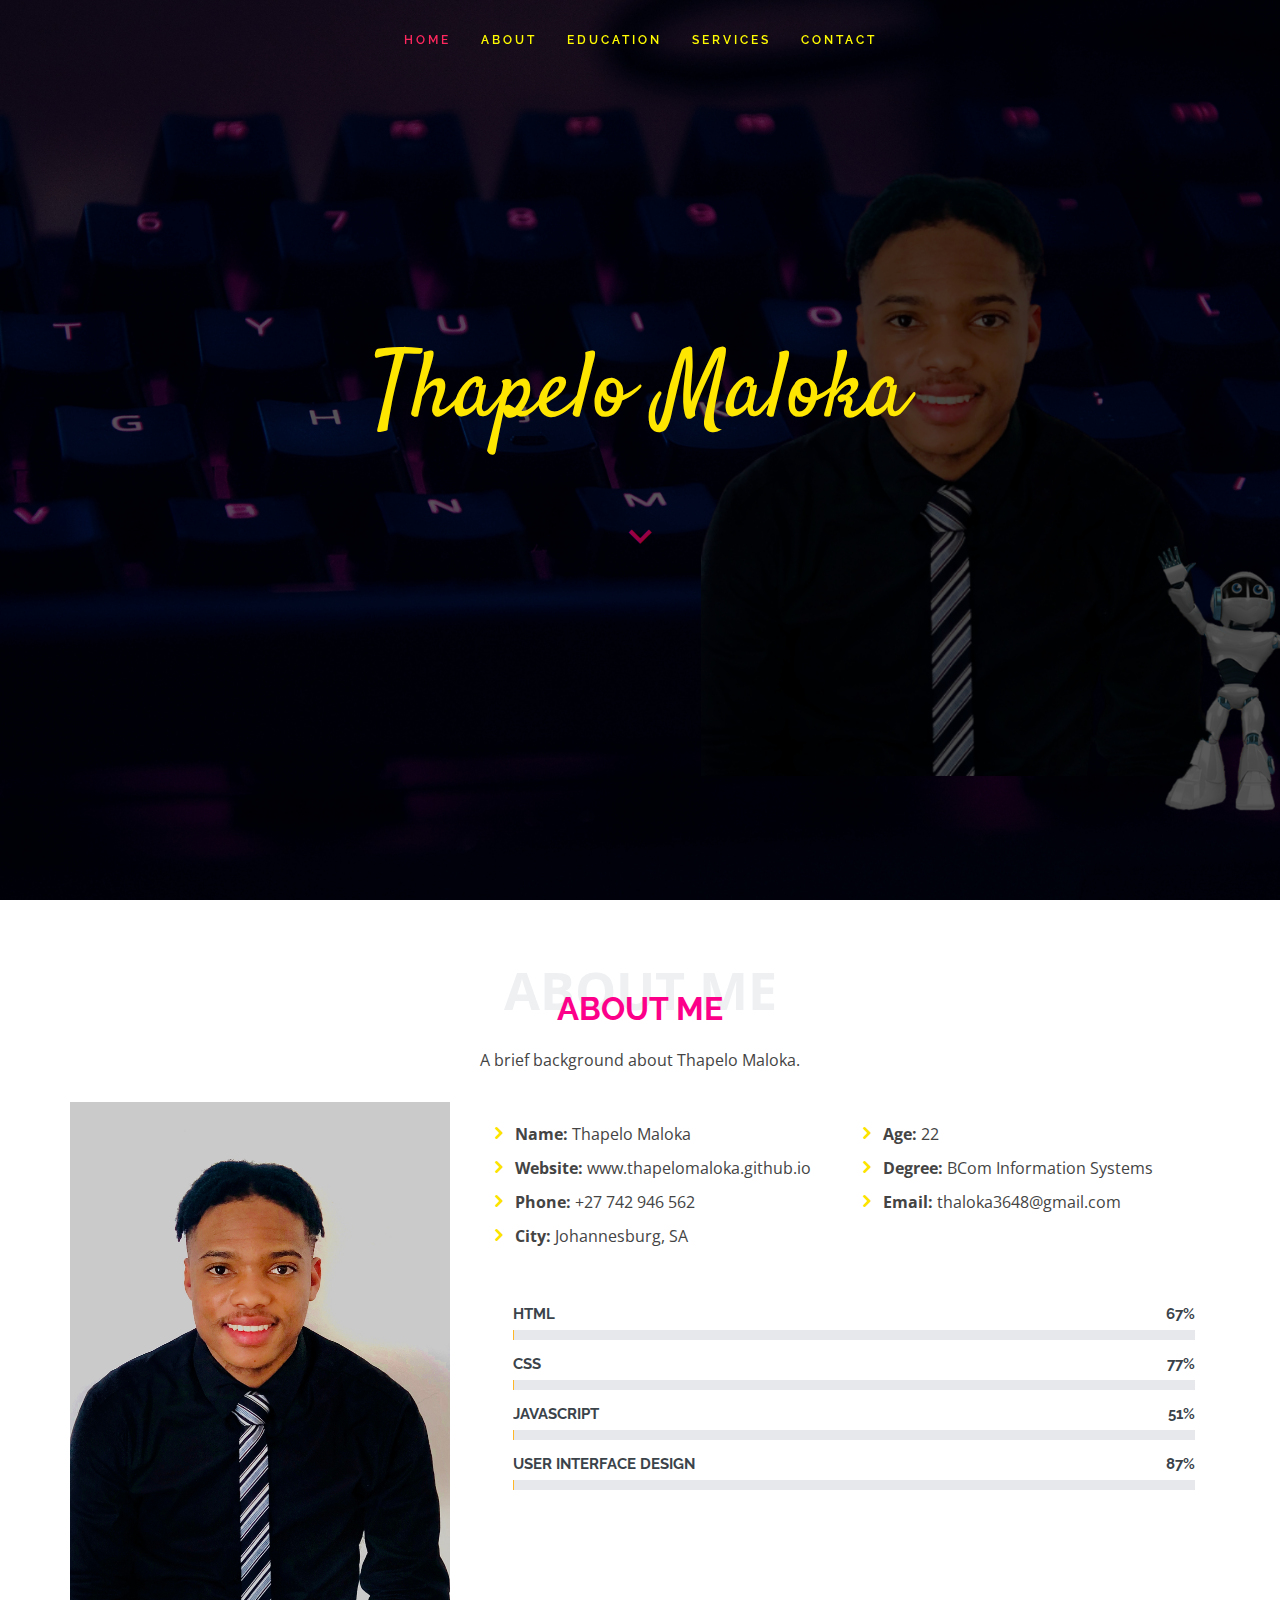
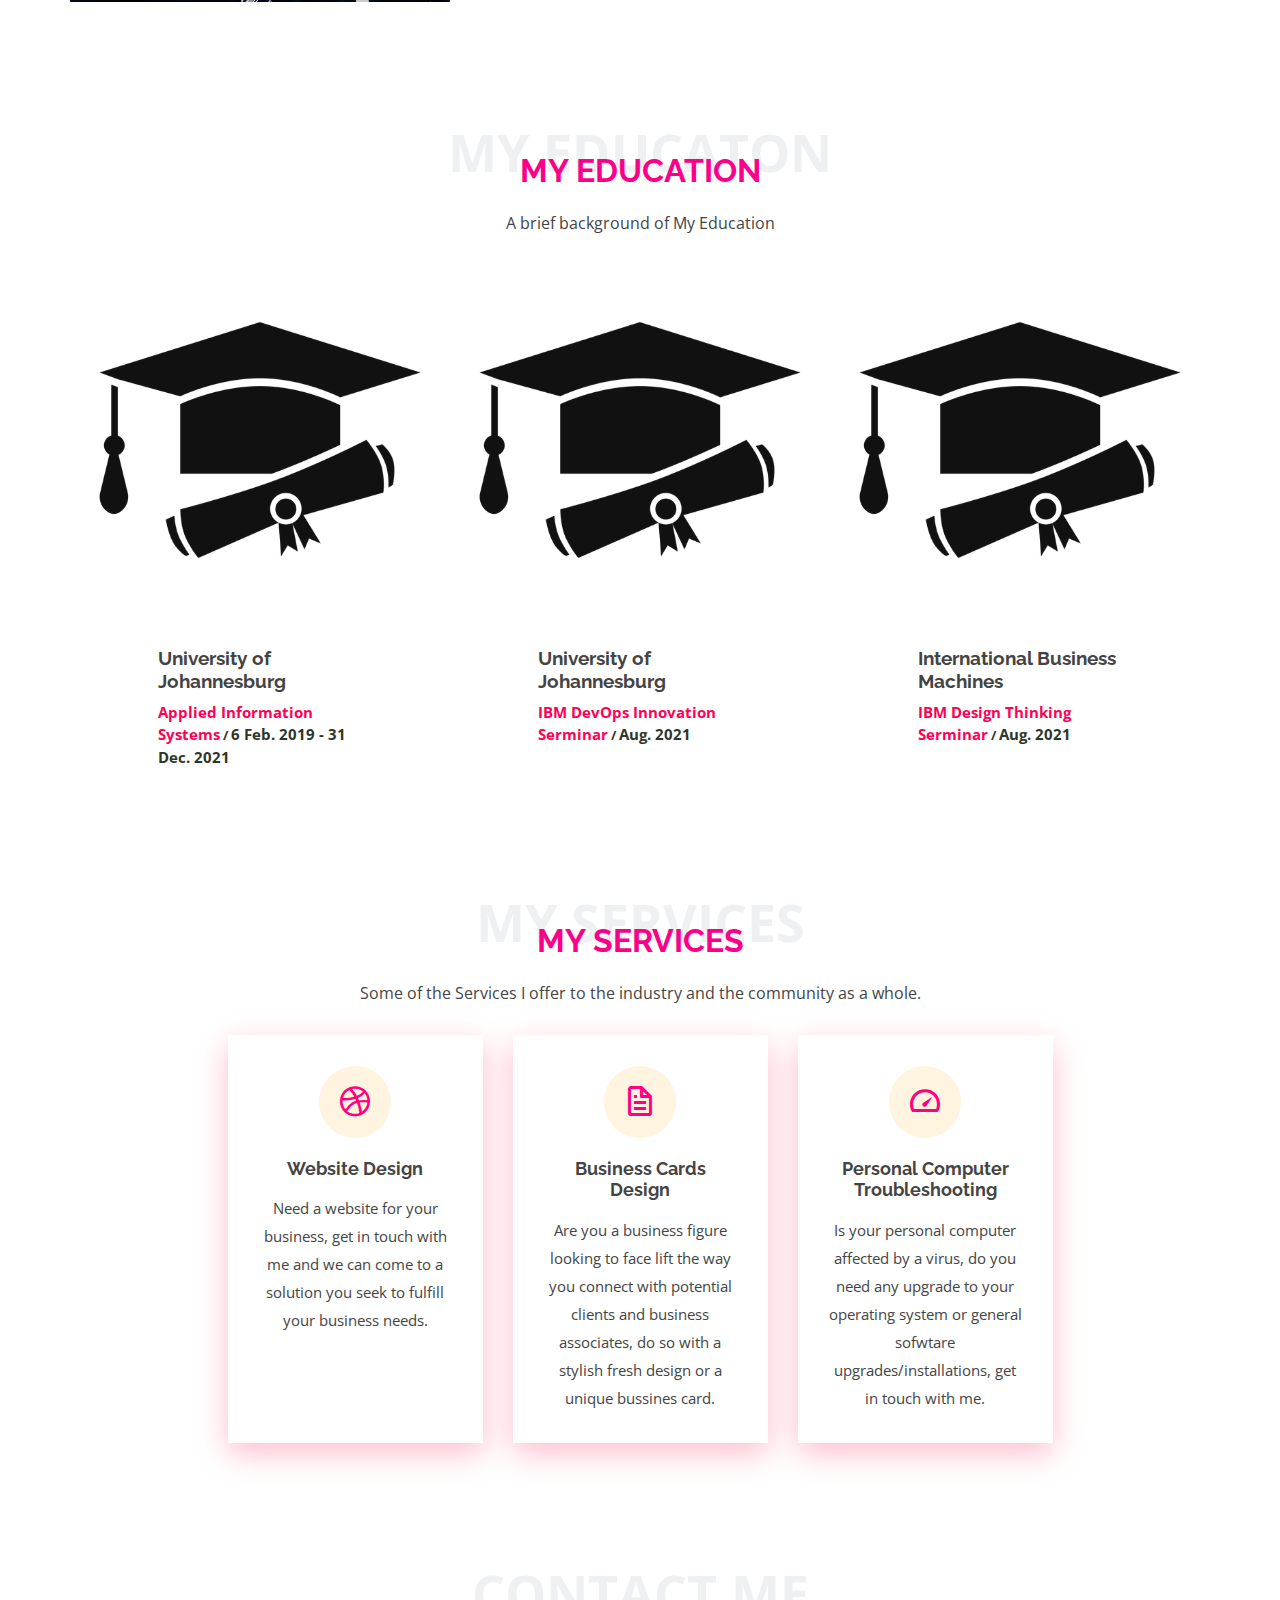
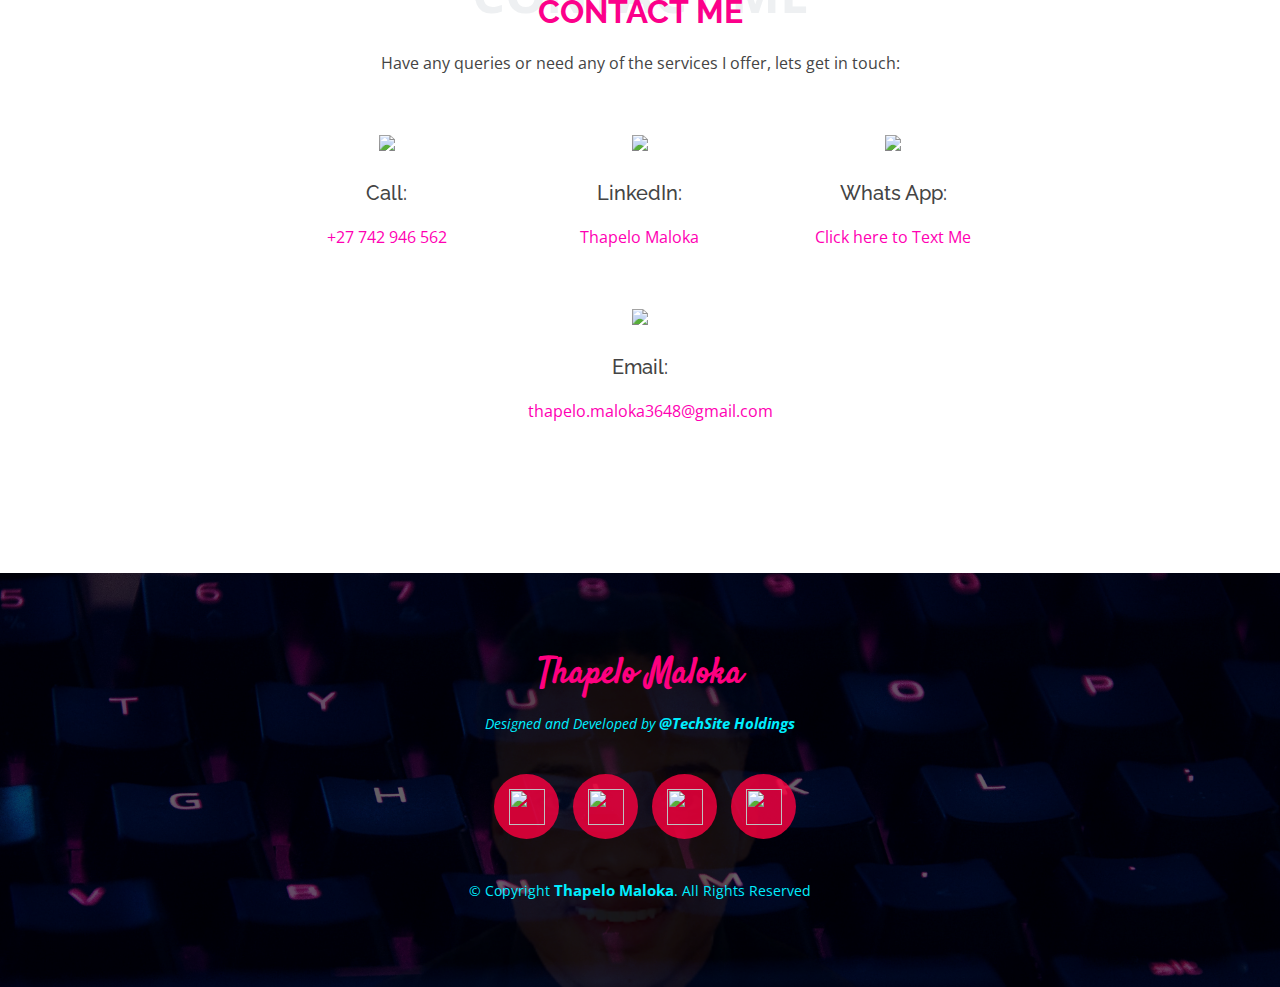
==== index.html @ 2daf4140 "1st web version" ====
<!DOCTYPE html>
<html lang="en">

<head>
  <meta charset="utf-8">
  <meta content="width=device-width, initial-scale=1.0" name="viewport">

  <title>Home</title>
  <meta content="" name="description">
  <meta content="" name="keywords">

  <!-- Favicons -->
  <link href="assets/img/favicon.png" rel="icon">
  <link href="assets/img/apple-touch-icon.png" rel="apple-touch-icon">

  <!-- Google Fonts -->
  <link href="https://fonts.googleapis.com/css?family=Open+Sans:300,300i,400,400i,600,600i,700,700i|Raleway:300,300i,400,400i,500,500i,600,600i,700,700i|Satisfy" rel="stylesheet">

  <!-- Vendor CSS Files -->
  <link href="assets/vendor/bootstrap/css/bootstrap.min.css" rel="stylesheet">
  <link href="assets/vendor/icofont/icofont.min.css" rel="stylesheet">
  <link href="assets/vendor/boxicons/css/boxicons.min.css" rel="stylesheet">
  <link href="assets/vendor/owl.carousel/assets/owl.carousel.min.css" rel="stylesheet">
  <link href="assets/vendor/venobox/venobox.css" rel="stylesheet">

  <link rel="stylesheet" href="https://cdnjs.cloudflare.com/ajax/libs/font-awesome/4.7.0/css/font-awesome.min.css">


  <!-- Template Main CSS File -->
  <link href="assets/css/style.css" rel="stylesheet">

</head>

<body>

<!-- PRE LOADER -->
<div id="preLoad">
    
  </div>

  <!-- ===================== Header ===================== -->

  
  <header id="header" class="fixed-top  d-flex justify-content-center align-items-center header-transparent">

    <nav class="nav-menu d-none d-lg-block">
      <ul>
        <li class="active"><a href="index.html">Home</a></li>
        <li><a href="#about">About</a></li>
        <li><a href="#Education">Education</a></li>
        <li><a href="#services">Services</a></li>
        <li><a href="#contact">Contact</a></li>

      </ul>
    </nav><!-- .nav-menu -->

  </header><!-- End Header -->

  <!-- ===================== Hero Section ===================== -->
  <section id="hero">
    <div class="hero-container">
      <h1>Thapelo Maloka</h1>
      <h2 id="app"></h2>
      <a href="#about" class="btn-scroll scrollto" title="Scroll Down"><i class="bx bx-chevron-down"></i></a>
    </div>
    <script src="https://unpkg.com/typewriter-effect@latest/dist/core.js"></script>

  </section><!-- End Hero -->

  <main id="main">

    <!-- ======= About Me Section ======= -->
    <section id="about" class="about">
      <div class="container">

        <div class="section-title">
          <span>About Me</span>
          <h2>About Me</h2>
          <p>A brief background about Thapelo Maloka.</p>
        </div>

        <div class="row">
          <div class="image col-lg-4 d-flex align-items-stretch justify-content-center justify-content-lg-start"></div>
          <div class="col-lg-8 d-flex flex-column align-items-stretch">
            <div class="content pl-lg-4 d-flex flex-column justify-content-center">
              <div class="row">
                <div class="col-lg-6">
                  <ul>
                    <li><i class="icofont-rounded-right"></i> <strong>Name:</strong> Thapelo Maloka </li>
                    <li><i class="icofont-rounded-right"></i> <strong>Website:</strong> www.thapelomaloka.github.io</li>
                    <li><i class="icofont-rounded-right"></i> <strong>Phone:</strong> +27 742 946 562</li>
                    <li><i class="icofont-rounded-right"></i> <strong>City:</strong>  Johannesburg, SA</li>
                  </ul>
                </div>
                <div class="col-lg-6">
                  <ul>
                    <li><i class="icofont-rounded-right"></i> <strong>Age:</strong> 22</li>
                    <li><i class="icofont-rounded-right"></i> <strong>Degree:</strong> BCom Information Systems</li>
                    <li><i class="icofont-rounded-right"></i> <strong>Email:</strong> thaloka3648@gmail.com</li>
                    
                  </ul>
                </div>
              </div>

            <div class="skills-content pl-lg-4">
              <div class="progress">
                <span class="skill">HTML <i class="val">67%</i></span>
                <div class="progress-bar-wrap">
                  <div class="progress-bar" role="progressbar" aria-valuenow="67" aria-valuemin="0" aria-valuemax="67"></div>
                </div>
              </div>

              <div class="progress">
                <span class="skill">CSS <i class="val">77%</i></span>
                <div class="progress-bar-wrap">
                  <div class="progress-bar" role="progressbar" aria-valuenow="77" aria-valuemin="0" aria-valuemax="77"></div>
                </div>
              </div>

              <div class="progress">
                <span class="skill">JavaScript <i class="val">51%</i></span>
                <div class="progress-bar-wrap">
                  <div class="progress-bar" role="progressbar" aria-valuenow="51" aria-valuemin="0" aria-valuemax="51"></div>
                </div>
              </div>

              <div class="progress">
                <span class="skill">User Interface Design<i class="val">87%</i></span>
                <div class="progress-bar-wrap">
                  <div class="progress-bar" role="progressbar" aria-valuenow="87" aria-valuemin="0" aria-valuemax="87"></div>
                </div>
              </div>


            </div>

          </div>
        </div>

      </div>
    </section><!-- End About Me Section -->

    
    <!--/ My Educaton /-->
  <section id="Education" class="portfolio-mf sect-pt4 route">
    <div class="container">
      <div class="row">
        <div class="col-sm-12">
          <div class="section-title">
            <span>My Educaton</span>
            <h2>My Education</h2>
            <p>A brief background of My Education</p>
  
          </div>
        </div>
      </div>
      <div class="row">
        <div class="col-md-4">
          <div class="work-box">
            <div class="work-img">
                <img src="/assets/img/grad.png" alt="" class="img-fluid">
              </div>
              <div class="work-content">
                <div class="row">
                  <div class="col-sm-8">
                    <h2 class="w-title"><strong>University of Johannesburg</strong></h2>
                    <div class="w-more">
                      <span class="w-ctegory">Applied Information Systems</span> / <span class="w-date">6 Feb. 2019 - 31 Dec. 2021 </span>
                    </div>
                  </div>
                </div>
              </div>
            </a>
          </div>
        </div>
        <div class="col-md-4">
          <div class="work-box">
            <img src="/assets/img/grad.png" alt="" class="img-fluid">
              <div class="work-content">
                <div class="row">
                  <div class="col-sm-8">
                    <h2 class="w-title"><strong>University of Johannesburg</strong></h2>
                    <div class="w-more">
                      <span class="w-ctegory">IBM DevOps Innovation Serminar</span> / <span class="w-date">Aug. 2021</span>
                    </div>
                  </div>
                </div>
              </div>
            </a>
          </div>
        </div>
        <div class="col-md-4">
          <div class="work-box">
            <img src="/assets/img/grad.png" alt="" class="img-fluid">
              <div class="work-content">
                <div class="row">
                  <div class="col-sm-8">
                    <h2 class="w-title"><strong>International Business Machines</strong></h2>
                    <div class="w-more">
                      <span class="w-ctegory">IBM Design Thinking Serminar</span> / <span class="w-date"> Aug. 2021</span>
                    </div>
                  </div>
                </div>
              </div>
            </a>
          </div>
        </div>
  <!--/ Section Portfolio End /-->
      </head>
    
    
    <!-- ======= My Services Section ======= -->
    <section id="services" class="services">
      <div class="container">
        <div class="section-title">
          <span>My Services</span>
          <h2>My Services</h2>
          <p>Some of the Services I offer to the industry and the community as a whole.</p>
        </div>

        <div class="row">
          <div class="col-md-6 col-lg-3 d-flex align-items-stretch mb-5 mb-lg-0">
            <div class="icon-box">
              <div class="icon"><i class="bx bxl-dribbble"></i></div>
              <h4 class="title">Website Design</h4>
              <p class="description">Need a website for your business, get in touch with me and we can come to a solution you seek to fulfill your business needs.</p>
            </div>
          </div>

          <div class="col-md-6 col-lg-3 d-flex align-items-stretch mb-5 mb-lg-0">
            <div class="icon-box">
              <div class="icon"><i class="bx bx-file"></i></div>
              <h4 class="title">Business Cards Design</h4>
              <p class="description">Are you a business figure looking to face lift the way you connect with potential clients and business associates, do so with a stylish fresh design or a unique bussines card.</p>
            </div>
          </div>

          <div class="col-md-6 col-lg-3 d-flex align-items-stretch mb-5 mb-lg-0">
            <div class="icon-box">
              <div class="icon"><i class="bx bx-tachometer"></i></div>
              <h4 class="title">Personal Computer Troubleshooting</h4>
              <p class="description">Is your personal computer affected by a virus, do you need any upgrade to your operating system or general sofwtare upgrades/installations, get in touch with me.</p>
            </div>
          </div>

          
        </div>

      </div>
    </section>
    <!-- End My Services Section -->
          
    
    
    <!-- ===================== Contact Me Section ===================== -->

    <section id="contact" class="contact">
      
    
    <div class="section-title">
      <span>Contact Me</span>
      <h2>Contact Me</h2>
      <p>Have any queries or need any of the services I offer, lets get in touch:</p>
    </div>
      <div class="container">
        <div class="row text-center">
    
            <!-- CONTACT ME -->

            



            
            <div class="col-lg-4 col-md-4 col-sm-4 col-xs-12">
               
              <div class="box-part text-center">
                            
                <i><a href="tel:27 742 946 562">
                  <img class="imgg" src="https://img.icons8.com/color/48/000000/apple-phone.png"/></a>
                 </i>
                
                  <div class="title">
                  <h5>Call:</h5>
                </div>
                            
                <div class="text">
                  <a class="no" href="tel:27 742 946 562"> +27 742 946 562</a>
                  
                </div>        
              </div>
            </div>	 

            <div class="col-lg-4 col-md-4 col-sm-4 col-xs-12">
               
              <div class="box-part text-center">
                <i><a href="https://www.linkedin.com/in/thapelo-maloka" target="_blank"><img class="imgg" src="https://img.icons8.com/color-glass/48/000000/linkedin.png"/>
                </a>
                </i>
                            
                <div class="title">
                  <h5>LinkedIn:</h5>
                </div>
                            
                <div class="text">
                  <a class="no" href="https://www.linkedin.com/in/thapelo-maloka" target="_blank">Thapelo Maloka</a>
                </div>        
              </div>
            </div>	 
            
            <div class="col-lg-4 col-md-4 col-sm-4 col-xs-12">
               
              <div class="box-part text-center">
                <i><a href="https://wa.me/27742946562" target="_blank"><img class="imgg" src="https://img.icons8.com/color/48/000000/whatsapp.png"/>
                </a>
                </i>
                            
                <div class="title">
                  <h5>Whats App:</h5>
                </div>
                            
                <div class="text">
                  <a class="no" href="https://wa.me/27742946562" target="_blank">Click here to Text Me</a>
                </div>        
              </div>
            </div>
            
            <div class="col-lg-4 col-md-4 col-sm-4 col-xs-12">
               
              <div class="box-part text-center">
                            
                <i> <a href="mailto:thapelo.maloka3648@gmail.com" target="_blank"><img class="imgg" src="https://img.icons8.com/color-glass/48/000000/send-mass-email.png"/>
                  </a>
                </i>
                            
                <div class="title">
                  <h5>Email:</h5>
                </div>
                
                <div class="text">
                  <a class="no" href="mailto:thapelo.maloka3648@gmail.com">thapelo.maloka3648@gmail.com</a>
                  
                </div>
                            
                            
               </div>
            </div>	 


            

            



            <!-- End -->
    
    </section>
    <!-- End Contact Me Section -->
  


  </main><!-- End #main -->


  
  <!-- ======= Footer ======= -->
  <footer id="footer">
    <a href="https://icons8.com/icon/P7UIlhbpWzZm/gmail" ></a>
    <div class="container">
      <h3 class="thapelo">Thapelo Maloka</h3>
      <p>Designed and Developed by <strong><span>@TechSite Holdings</span></strong> </p>
      <div class="socials">
        <a class="rounded-button" href="mailto:thapelo.maloka3648@gmail.com" target="_blank">
          <img src="https://img.icons8.com/color-glass/48/000000/send-mass-email.png" width="36px" height="36px"/>
        </a>
        <a class="rounded-button" href="https://www.linkedin.com/in/thapelo-maloka" target="_blank">
          <img src="https://img.icons8.com/color-glass/48/000000/linkedin.png" width="36px" height="36px"/>
        </a>        
        <a class="rounded-button" href="tel:+27 742946562" >
          <img src="https://img.icons8.com/color/48/000000/apple-phone.png" width="36px" height="36px"/>
        </a>

        <a class="rounded-button" href="https://wa.me/27742946562" target="_blank">
          <img  src="https://img.icons8.com/color/48/000000/whatsapp.png" width="36px" height="36px"/>
        </a>

        
      </div>
      
      <div class="copyright">
        &copy; Copyright <strong><span>Thapelo Maloka</span></strong>. All Rights Reserved
      </div>
      
    </div>
  </footer><!-- End Footer -->

  

  <a href="#" class="back-to-top"><i class="icofont-simple-up"></i></a>

  <!-- Vendor JS Files -->
  <script src="assets/vendor/jquery/jquery.min.js"></script>
  <script src="assets/vendor/bootstrap/js/bootstrap.bundle.min.js"></script>
  <script src="assets/vendor/jquery.easing/jquery.easing.min.js"></script>
  <script src="assets/vendor/php-email-form/validate.js"></script>
  <script src="assets/vendor/waypoints/jquery.waypoints.min.js"></script>
  <script src="assets/vendor/counterup/counterup.min.js"></script>
  <script src="assets/vendor/owl.carousel/owl.carousel.min.js"></script>
  <script src="assets/vendor/isotope-layout/isotope.pkgd.min.js"></script>
  <script src="assets/vendor/venobox/venobox.min.js"></script>

  <!-- Template Main JS File -->
  <script src="assets/js/main.js"></script>


  <script>
    var loader = document.getElementById("preLoad");
    window.addEventListener("load", function(){
      loader.style.display= "none";
    })
  </script>

</body>

</html>
---- assets/vendor/venobox/venobox.css ----
/* ------ venobox.css --------*/
.vbox-overlay *, .vbox-overlay *:before, .vbox-overlay *:after{
    -webkit-backface-visibility: hidden;
    -webkit-box-sizing:border-box;
    -moz-box-sizing:border-box;
    box-sizing:border-box;
}
.vbox-overlay * { 
    -webkit-backface-visibility: visible;
    backface-visibility: visible;
}
.vbox-overlay{
    display: -webkit-flex;
    display: flex;
    -webkit-flex-direction: column;
    flex-direction: column;
    -webkit-justify-content: center;
    justify-content: center;
    -webkit-align-items: center;
    align-items: center;
    position: fixed;
    left: 0;
    top: 0;
    bottom: 0;
    right: 0;
    z-index: 999999;
}

/* ----- navigation ----- */
.vbox-title{
    width: 100%;
    height: 40px;
    float: left;
    text-align: center;
    line-height: 28px;
    font-size: 12px;
    padding: 6px 50px;
    overflow: hidden;
    position: fixed;
    display: none;
    left: 0;
    z-index: 89;
}
.vbox-close{
    cursor: pointer;
    position: fixed;
    top: -1px;
    right: 0;
    width: 50px;
    height: 40px;
    padding: 6px;
    display: block;
    background-position:10px center;
    overflow: hidden;
    font-size: 24px;
    line-height: 1;
    text-align: center;
    z-index: 99;
}
.vbox-left{
    cursor: pointer;
    position: fixed;
    left: 0;
    height: 40px;
    overflow: hidden;
    line-height: 28px;
    font-size: 12px;
    z-index: 99;
    display: flex;
    align-items:center;
}
.vbox-num{
    display: inline-block;
    margin: 6px 0 6px 15px;
}
/* ----- Social share ----- */
.vbox-share{
    line-height: 28px;
    font-size: 12px;
    overflow: hidden;
    position: fixed;
    left: 0;
    z-index: 98;
    display: flex;
    align-items:center;
    justify-content: center;
    width: 100%;
    text-align: center;
}
.vbox-share svg{
    max-height: 28px;
    width: 28px;
    z-index: 10;
    margin-left: 12px;
    margin-top: 6px;
    margin-bottom: 6px;
    vertical-align: middle;
}


/* ----- navigation ARROWS ----- */
.vbox-next, .vbox-prev{
    position: fixed;
    top: 50%;
    margin-top: -15px;
    overflow: hidden;
    cursor: pointer;
    display: block;
    width: 45px;
    height: 45px;
    z-index: 99;
}
.vbox-next span, .vbox-prev span{
    position: relative;
    width: 20px;
    height: 20px;
    border: 2px solid transparent;
    border-top-color: #B6B6B6;
    border-right-color: #B6B6B6;
    text-indent: -100px;
    position: absolute;
    top: 8px;
    display: block;
}
.vbox-prev{
    left: 15px;
}
.vbox-next{
    right: 15px;
}
.vbox-prev span{
    left: 10px;
    -ms-transform: rotate(-135deg);
    -webkit-transform: rotate(-135deg);
    transform: rotate(-135deg);
}
.vbox-next span{
    -ms-transform: rotate(45deg);
    -webkit-transform: rotate(45deg);
    transform: rotate(45deg);
    right: 10px;
}
/* ------- inline window ------ */
.vbox-inline{
    width: 420px;
    height: 315px;
    height: 70vh;
    padding: 10px;
    background: #fff;
    margin: 0 auto;
    overflow: auto;
    text-align: left;
}
/* ------- Video & iFrames window ------ */
.venoframe{
    max-width: 100%;
    width: 100%;
    border: none;
    width: 100%;
    height: 260px;
    height: 70vh;
}
.venoframe.vbvid{
    height: 260px;
}
@media (min-width: 768px) {
    .venoframe, .vbox-inline{
        width: 90%;
        height: 360px;
        height: 70vh;
    }
    .venoframe.vbvid{
        width: 640px;
        height: 360px;
    }
}
@media (min-width: 992px) {
    .venoframe, .vbox-inline{
        max-width: 1200px;
        width: 80%;
        height: 540px;
        height: 70vh;
    }
    .venoframe.vbvid{
        width: 960px;
        height: 540px;
    }
}
/* 
Please do NOT edit this part! 
or at least read this note: http://i.imgur.com/7C0ws9e.gif
*/
.vbox-open{
    overflow: hidden;
}
.vbox-container{
    position: absolute;
    left: 0;
    right: 0;
    top: 0;
    bottom: 0;
    overflow-x: hidden;
    overflow-y: scroll;
    overflow-scrolling: touch;
    -webkit-overflow-scrolling: touch;
    z-index: 20;
    max-height: 100%;

}

.vbox-content{
    text-align: center;
    float: left;
    width: 100%;
    position: relative;
    overflow: hidden;
    padding: 20px 4%;
}
.vbox-container img{
    max-width: 100%;
    height: auto;
}
.vbox-figlio{
    box-shadow: 0 0 12px rgba(0,0,0,0.19), 0 6px 6px rgba(0,0,0,0.23);
    max-width: 100%;
    text-align: initial;
}
img.vbox-figlio{
    -webkit-user-select: none;
-khtml-user-select: none;
-moz-user-select: none;
-o-user-select: none;
user-select: none;
}
.vbox-content.swipe-left{
    margin-left: -200px !important;
}
.vbox-content.swipe-right{
    margin-left: 200px !important;
}
.vbox-animated{
    webkit-transition: margin 300ms ease-out;
    transition: margin 300ms ease-out;
}

/* ---------- preloader ----------
 * SPINKIT 
 * http://tobiasahlin.com/spinkit/
-------------------------------- */
.sk-double-bounce,.sk-rotating-plane{width:40px;height:40px;margin:40px auto}.sk-rotating-plane{background-color:#333;-webkit-animation:sk-rotatePlane 1.2s infinite ease-in-out;animation:sk-rotatePlane 1.2s infinite ease-in-out}@-webkit-keyframes sk-rotatePlane{0%{-webkit-transform:perspective(120px) rotateX(0) rotateY(0);transform:perspective(120px) rotateX(0) rotateY(0)}50%{-webkit-transform:perspective(120px) rotateX(-180.1deg) rotateY(0);transform:perspective(120px) rotateX(-180.1deg) rotateY(0)}100%{-webkit-transform:perspective(120px) rotateX(-180deg) rotateY(-179.9deg);transform:perspective(120px) rotateX(-180deg) rotateY(-179.9deg)}}@keyframes sk-rotatePlane{0%{-webkit-transform:perspective(120px) rotateX(0) rotateY(0);transform:perspective(120px) rotateX(0) rotateY(0)}50%{-webkit-transform:perspective(120px) rotateX(-180.1deg) rotateY(0);transform:perspective(120px) rotateX(-180.1deg) rotateY(0)}100%{-webkit-transform:perspective(120px) rotateX(-180deg) rotateY(-179.9deg);transform:perspective(120px) rotateX(-180deg) rotateY(-179.9deg)}}.sk-double-bounce{position:relative}.sk-double-bounce .sk-child{width:100%;height:100%;border-radius:50%;background-color:#333;opacity:.6;position:absolute;top:0;left:0;-webkit-animation:sk-doubleBounce 2s infinite ease-in-out;animation:sk-doubleBounce 2s infinite ease-in-out}.sk-chasing-dots .sk-child,.sk-spinner-pulse,.sk-three-bounce .sk-child{background-color:#333;border-radius:100%}.sk-double-bounce .sk-double-bounce2{-webkit-animation-delay:-1s;animation-delay:-1s}@-webkit-keyframes sk-doubleBounce{0%,100%{-webkit-transform:scale(0);transform:scale(0)}50%{-webkit-transform:scale(1);transform:scale(1)}}@keyframes sk-doubleBounce{0%,100%{-webkit-transform:scale(0);transform:scale(0)}50%{-webkit-transform:scale(1);transform:scale(1)}}.sk-wave{margin:40px auto;width:50px;height:40px;text-align:center;font-size:10px}.sk-wave .sk-rect{background-color:#333;height:100%;width:6px;display:inline-block;-webkit-animation:sk-waveStretchDelay 1.2s infinite ease-in-out;animation:sk-waveStretchDelay 1.2s infinite ease-in-out}.sk-wave .sk-rect1{-webkit-animation-delay:-1.2s;animation-delay:-1.2s}.sk-wave .sk-rect2{-webkit-animation-delay:-1.1s;animation-delay:-1.1s}.sk-wave .sk-rect3{-webkit-animation-delay:-1s;animation-delay:-1s}.sk-wave .sk-rect4{-webkit-animation-delay:-.9s;animation-delay:-.9s}.sk-wave .sk-rect5{-webkit-animation-delay:-.8s;animation-delay:-.8s}@-webkit-keyframes sk-waveStretchDelay{0%,100%,40%{-webkit-transform:scaleY(.4);transform:scaleY(.4)}20%{-webkit-transform:scaleY(1);transform:scaleY(1)}}@keyframes sk-waveStretchDelay{0%,100%,40%{-webkit-transform:scaleY(.4);transform:scaleY(.4)}20%{-webkit-transform:scaleY(1);transform:scaleY(1)}}.sk-wandering-cubes{margin:40px auto;width:40px;height:40px;position:relative}.sk-wandering-cubes .sk-cube{background-color:#333;width:10px;height:10px;position:absolute;top:0;left:0;-webkit-animation:sk-wanderingCube 1.8s ease-in-out -1.8s infinite both;animation:sk-wanderingCube 1.8s ease-in-out -1.8s infinite both}.sk-chasing-dots,.sk-spinner-pulse{width:40px;height:40px;margin:40px auto}.sk-wandering-cubes .sk-cube2{-webkit-animation-delay:-.9s;animation-delay:-.9s}@-webkit-keyframes sk-wanderingCube{0%{-webkit-transform:rotate(0);transform:rotate(0)}25%{-webkit-transform:translateX(30px) rotate(-90deg) scale(.5);transform:translateX(30px) rotate(-90deg) scale(.5)}50%{-webkit-transform:translateX(30px) translateY(30px) rotate(-179deg);transform:translateX(30px) translateY(30px) rotate(-179deg)}50.1%{-webkit-transform:translateX(30px) translateY(30px) rotate(-180deg);transform:translateX(30px) translateY(30px) rotate(-180deg)}75%{-webkit-transform:translateX(0) translateY(30px) rotate(-270deg) scale(.5);transform:translateX(0) translateY(30px) rotate(-270deg) scale(.5)}100%{-webkit-transform:rotate(-360deg);transform:rotate(-360deg)}}@keyframes sk-wanderingCube{0%{-webkit-transform:rotate(0);transform:rotate(0)}25%{-webkit-transform:translateX(30px) rotate(-90deg) scale(.5);transform:translateX(30px) rotate(-90deg) scale(.5)}50%{-webkit-transform:translateX(30px) translateY(30px) rotate(-179deg);transform:translateX(30px) translateY(30px) rotate(-179deg)}50.1%{-webkit-transform:translateX(30px) translateY(30px) rotate(-180deg);transform:translateX(30px) translateY(30px) rotate(-180deg)}75%{-webkit-transform:translateX(0) translateY(30px) rotate(-270deg) scale(.5);transform:translateX(0) translateY(30px) rotate(-270deg) scale(.5)}100%{-webkit-transform:rotate(-360deg);transform:rotate(-360deg)}}.sk-spinner-pulse{-webkit-animation:sk-pulseScaleOut 1s infinite ease-in-out;animation:sk-pulseScaleOut 1s infinite ease-in-out}@-webkit-keyframes sk-pulseScaleOut{0%{-webkit-transform:scale(0);transform:scale(0)}100%{-webkit-transform:scale(1);transform:scale(1);opacity:0}}@keyframes sk-pulseScaleOut{0%{-webkit-transform:scale(0);transform:scale(0)}100%{-webkit-transform:scale(1);transform:scale(1);opacity:0}}.sk-chasing-dots{position:relative;text-align:center;-webkit-animation:sk-chasingDotsRotate 2s infinite linear;animation:sk-chasingDotsRotate 2s infinite linear}.sk-chasing-dots .sk-child{width:60%;height:60%;display:inline-block;position:absolute;top:0;-webkit-animation:sk-chasingDotsBounce 2s infinite ease-in-out;animation:sk-chasingDotsBounce 2s infinite ease-in-out}.sk-chasing-dots .sk-dot2{top:auto;bottom:0;-webkit-animation-delay:-1s;animation-delay:-1s}@-webkit-keyframes sk-chasingDotsRotate{100%{-webkit-transform:rotate(360deg);transform:rotate(360deg)}}@keyframes sk-chasingDotsRotate{100%{-webkit-transform:rotate(360deg);transform:rotate(360deg)}}@-webkit-keyframes sk-chasingDotsBounce{0%,100%{-webkit-transform:scale(0);transform:scale(0)}50%{-webkit-transform:scale(1);transform:scale(1)}}@keyframes sk-chasingDotsBounce{0%,100%{-webkit-transform:scale(0);transform:scale(0)}50%{-webkit-transform:scale(1);transform:scale(1)}}.sk-three-bounce{margin:40px auto;width:80px;text-align:center}.sk-three-bounce .sk-child{width:20px;height:20px;display:inline-block;-webkit-animation:sk-three-bounce 1.4s ease-in-out 0s infinite both;animation:sk-three-bounce 1.4s ease-in-out 0s infinite both}.sk-circle .sk-child:before,.sk-fading-circle .sk-circle:before{display:block;border-radius:100%;content:'';background-color:#333}.sk-three-bounce .sk-bounce1{-webkit-animation-delay:-.32s;animation-delay:-.32s}.sk-three-bounce .sk-bounce2{-webkit-animation-delay:-.16s;animation-delay:-.16s}@-webkit-keyframes sk-three-bounce{0%,100%,80%{-webkit-transform:scale(0);transform:scale(0)}40%{-webkit-transform:scale(1);transform:scale(1)}}@keyframes sk-three-bounce{0%,100%,80%{-webkit-transform:scale(0);transform:scale(0)}40%{-webkit-transform:scale(1);transform:scale(1)}}.sk-circle{margin:40px auto;width:40px;height:40px;position:relative}.sk-circle .sk-child{width:100%;height:100%;position:absolute;left:0;top:0}.sk-circle .sk-child:before{margin:0 auto;width:15%;height:15%;-webkit-animation:sk-circleBounceDelay 1.2s infinite ease-in-out both;animation:sk-circleBounceDelay 1.2s infinite ease-in-out both}.sk-circle .sk-circle2{-webkit-transform:rotate(30deg);-ms-transform:rotate(30deg);transform:rotate(30deg)}.sk-circle .sk-circle3{-webkit-transform:rotate(60deg);-ms-transform:rotate(60deg);transform:rotate(60deg)}.sk-circle .sk-circle4{-webkit-transform:rotate(90deg);-ms-transform:rotate(90deg);transform:rotate(90deg)}.sk-circle .sk-circle5{-webkit-transform:rotate(120deg);-ms-transform:rotate(120deg);transform:rotate(120deg)}.sk-circle .sk-circle6{-webkit-transform:rotate(150deg);-ms-transform:rotate(150deg);transform:rotate(150deg)}.sk-circle .sk-circle7{-webkit-transform:rotate(180deg);-ms-transform:rotate(180deg);transform:rotate(180deg)}.sk-circle .sk-circle8{-webkit-transform:rotate(210deg);-ms-transform:rotate(210deg);transform:rotate(210deg)}.sk-circle .sk-circle9{-webkit-transform:rotate(240deg);-ms-transform:rotate(240deg);transform:rotate(240deg)}.sk-circle .sk-circle10{-webkit-transform:rotate(270deg);-ms-transform:rotate(270deg);transform:rotate(270deg)}.sk-circle .sk-circle11{-webkit-transform:rotate(300deg);-ms-transform:rotate(300deg);transform:rotate(300deg)}.sk-circle .sk-circle12{-webkit-transform:rotate(330deg);-ms-transform:rotate(330deg);transform:rotate(330deg)}.sk-circle .sk-circle2:before{-webkit-animation-delay:-1.1s;animation-delay:-1.1s}.sk-circle .sk-circle3:before{-webkit-animation-delay:-1s;animation-delay:-1s}.sk-circle .sk-circle4:before{-webkit-animation-delay:-.9s;animation-delay:-.9s}.sk-circle .sk-circle5:before{-webkit-animation-delay:-.8s;animation-delay:-.8s}.sk-circle .sk-circle6:before{-webkit-animation-delay:-.7s;animation-delay:-.7s}.sk-circle .sk-circle7:before{-webkit-animation-delay:-.6s;animation-delay:-.6s}.sk-circle .sk-circle8:before{-webkit-animation-delay:-.5s;animation-delay:-.5s}.sk-circle .sk-circle9:before{-webkit-animation-delay:-.4s;animation-delay:-.4s}.sk-circle .sk-circle10:before{-webkit-animation-delay:-.3s;animation-delay:-.3s}.sk-circle .sk-circle11:before{-webkit-animation-delay:-.2s;animation-delay:-.2s}.sk-circle .sk-circle12:before{-webkit-animation-delay:-.1s;animation-delay:-.1s}@-webkit-keyframes sk-circleBounceDelay{0%,100%,80%{-webkit-transform:scale(0);transform:scale(0)}40%{-webkit-transform:scale(1);transform:scale(1)}}@keyframes sk-circleBounceDelay{0%,100%,80%{-webkit-transform:scale(0);transform:scale(0)}40%{-webkit-transform:scale(1);transform:scale(1)}}.sk-cube-grid{width:40px;height:40px;margin:40px auto}.sk-cube-grid .sk-cube{width:33.33%;height:33.33%;background-color:#333;float:left;-webkit-animation:sk-cubeGridScaleDelay 1.3s infinite ease-in-out;animation:sk-cubeGridScaleDelay 1.3s infinite ease-in-out}.sk-cube-grid .sk-cube1{-webkit-animation-delay:.2s;animation-delay:.2s}.sk-cube-grid .sk-cube2{-webkit-animation-delay:.3s;animation-delay:.3s}.sk-cube-grid .sk-cube3{-webkit-animation-delay:.4s;animation-delay:.4s}.sk-cube-grid .sk-cube4{-webkit-animation-delay:.1s;animation-delay:.1s}.sk-cube-grid .sk-cube5{-webkit-animation-delay:.2s;animation-delay:.2s}.sk-cube-grid .sk-cube6{-webkit-animation-delay:.3s;animation-delay:.3s}.sk-cube-grid .sk-cube7{-webkit-animation-delay:0ms;animation-delay:0ms}.sk-cube-grid .sk-cube8{-webkit-animation-delay:.1s;animation-delay:.1s}.sk-cube-grid .sk-cube9{-webkit-animation-delay:.2s;animation-delay:.2s}@-webkit-keyframes sk-cubeGridScaleDelay{0%,100%,70%{-webkit-transform:scale3D(1,1,1);transform:scale3D(1,1,1)}35%{-webkit-transform:scale3D(0,0,1);transform:scale3D(0,0,1)}}@keyframes sk-cubeGridScaleDelay{0%,100%,70%{-webkit-transform:scale3D(1,1,1);transform:scale3D(1,1,1)}35%{-webkit-transform:scale3D(0,0,1);transform:scale3D(0,0,1)}}.sk-fading-circle{margin:40px auto;width:40px;height:40px;position:relative}.sk-fading-circle .sk-circle{width:100%;height:100%;position:absolute;left:0;top:0}.sk-fading-circle .sk-circle:before{margin:0 auto;width:15%;height:15%;-webkit-animation:sk-circleFadeDelay 1.2s infinite ease-in-out both;animation:sk-circleFadeDelay 1.2s infinite ease-in-out both}.sk-fading-circle .sk-circle2{-webkit-transform:rotate(30deg);-ms-transform:rotate(30deg);transform:rotate(30deg)}.sk-fading-circle .sk-circle3{-webkit-transform:rotate(60deg);-ms-transform:rotate(60deg);transform:rotate(60deg)}.sk-fading-circle .sk-circle4{-webkit-transform:rotate(90deg);-ms-transform:rotate(90deg);transform:rotate(90deg)}.sk-fading-circle .sk-circle5{-webkit-transform:rotate(120deg);-ms-transform:rotate(120deg);transform:rotate(120deg)}.sk-fading-circle .sk-circle6{-webkit-transform:rotate(150deg);-ms-transform:rotate(150deg);transform:rotate(150deg)}.sk-fading-circle .sk-circle7{-webkit-transform:rotate(180deg);-ms-transform:rotate(180deg);transform:rotate(180deg)}.sk-fading-circle .sk-circle8{-webkit-transform:rotate(210deg);-ms-transform:rotate(210deg);transform:rotate(210deg)}.sk-fading-circle .sk-circle9{-webkit-transform:rotate(240deg);-ms-transform:rotate(240deg);transform:rotate(240deg)}.sk-fading-circle .sk-circle10{-webkit-transform:rotate(270deg);-ms-transform:rotate(270deg);transform:rotate(270deg)}.sk-fading-circle .sk-circle11{-webkit-transform:rotate(300deg);-ms-transform:rotate(300deg);transform:rotate(300deg)}.sk-fading-circle .sk-circle12{-webkit-transform:rotate(330deg);-ms-transform:rotate(330deg);transform:rotate(330deg)}.sk-fading-circle .sk-circle2:before{-webkit-animation-delay:-1.1s;animation-delay:-1.1s}.sk-fading-circle .sk-circle3:before{-webkit-animation-delay:-1s;animation-delay:-1s}.sk-fading-circle .sk-circle4:before{-webkit-animation-delay:-.9s;animation-delay:-.9s}.sk-fading-circle .sk-circle5:before{-webkit-animation-delay:-.8s;animation-delay:-.8s}.sk-fading-circle .sk-circle6:before{-webkit-animation-delay:-.7s;animation-delay:-.7s}.sk-fading-circle .sk-circle7:before{-webkit-animation-delay:-.6s;animation-delay:-.6s}.sk-fading-circle .sk-circle8:before{-webkit-animation-delay:-.5s;animation-delay:-.5s}.sk-fading-circle .sk-circle9:before{-webkit-animation-delay:-.4s;animation-delay:-.4s}.sk-fading-circle .sk-circle10:before{-webkit-animation-delay:-.3s;animation-delay:-.3s}.sk-fading-circle .sk-circle11:before{-webkit-animation-delay:-.2s;animation-delay:-.2s}.sk-fading-circle .sk-circle12:before{-webkit-animation-delay:-.1s;animation-delay:-.1s}@-webkit-keyframes sk-circleFadeDelay{0%,100%,39%{opacity:0}40%{opacity:1}}@keyframes sk-circleFadeDelay{0%,100%,39%{opacity:0}40%{opacity:1}}.sk-folding-cube{margin:40px auto;width:40px;height:40px;position:relative;-webkit-transform:rotateZ(45deg);transform:rotateZ(45deg)}.sk-folding-cube .sk-cube{float:left;width:50%;height:50%;position:relative;-webkit-transform:scale(1.1);-ms-transform:scale(1.1);transform:scale(1.1)}.sk-folding-cube .sk-cube:before{content:'';position:absolute;top:0;left:0;width:100%;height:100%;background-color:#333;-webkit-animation:sk-foldCubeAngle 2.4s infinite linear both;animation:sk-foldCubeAngle 2.4s infinite linear both;-webkit-transform-origin:100% 100%;-ms-transform-origin:100% 100%;transform-origin:100% 100%}.sk-folding-cube .sk-cube2{-webkit-transform:scale(1.1) rotateZ(90deg);transform:scale(1.1) rotateZ(90deg)}.sk-folding-cube .sk-cube3{-webkit-transform:scale(1.1) rotateZ(180deg);transform:scale(1.1) rotateZ(180deg)}.sk-folding-cube .sk-cube4{-webkit-transform:scale(1.1) rotateZ(270deg);transform:scale(1.1) rotateZ(270deg)}.sk-folding-cube .sk-cube2:before{-webkit-animation-delay:.3s;animation-delay:.3s}.sk-folding-cube .sk-cube3:before{-webkit-animation-delay:.6s;animation-delay:.6s}.sk-folding-cube .sk-cube4:before{-webkit-animation-delay:.9s;animation-delay:.9s}@-webkit-keyframes sk-foldCubeAngle{0%,10%{-webkit-transform:perspective(140px) rotateX(-180deg);transform:perspective(140px) rotateX(-180deg);opacity:0}25%,75%{-webkit-transform:perspective(140px) rotateX(0);transform:perspective(140px) rotateX(0);opacity:1}100%,90%{-webkit-transform:perspective(140px) rotateY(180deg);transform:perspective(140px) rotateY(180deg);opacity:0}}@keyframes sk-foldCubeAngle{0%,10%{-webkit-transform:perspective(140px) rotateX(-180deg);transform:perspective(140px) rotateX(-180deg);opacity:0}25%,75%{-webkit-transform:perspective(140px) rotateX(0);transform:perspective(140px) rotateX(0);opacity:1}100%,90%{-webkit-transform:perspective(140px) rotateY(180deg);transform:perspective(140px) rotateY(180deg);opacity:0}}
---- assets/css/style.css ----
/*--------------------------------------------------------------
# General
--------------------------------------------------------------*/
body {
  font-family: "Open Sans", sans-serif;
  color: #444444;
}
.title-left{
  color: rgb(255, 0, 119);
  margin-bottom: 50px;
  font-size: 25px;
  font-weight: 500;
  letter-spacing: 1px;
  text-transform: uppercase;

  text-align: center;
}

a {
  color: #ffb727;
}

a:hover {
  color: #ffc85a;
  text-decoration: none;
}

h1, h2, h3, h4, h5, h6 {
  font-family: "Raleway", sans-serif;
}

/*--------------------------------------------------------------
# Back to top button
--------------------------------------------------------------*/
.back-to-top {
  position: fixed;
  display: none;
  right: 15px;
  bottom: 15px;
  z-index: 99999;
}

.back-to-top i {
  display: flex;
  align-items: center;
  justify-content: center;
  font-size: 24px;
  width: 40px;
  height: 40px;
  border-radius: 4px;
  background: #ff2793;
  color: #fff;
  transition: all 0.4s;
}

.back-to-top i:hover {
  background: #ffc550;
  color: #fff;
}

/*--------------------------------------------------------------
# Header
--------------------------------------------------------------*/
#header {
  z-index: 997;
  transition: all 0.5s;
  height: 80px;
  background: rgba(25, 28, 31, 0.8);
}

#header.header-transparent {
  background: transparent;
}

#header.header-scrolled {
  height: 60px;
  background: rgba(0, 0, 0, 0.8);
}

/*--------------------------------------------------------------
# Navigation Menu
--------------------------------------------------------------*/
/* Desktop Navigation */
.nav-menu, .nav-menu * {
  margin: 0;
  padding: 0;
  list-style: none;
}

.nav-menu > ul {
  display: flex;
}

.nav-menu > ul > li {
  position: relative;
  justify-content: center;
}

.nav-menu a {
  display: block;
  position: relative;
  color: rgb(255, 251, 0);
  padding: 10px 15px;
  transition: 0.3s;
  font-size: 12px;
  font-family: "Raleway", sans-serif;
  text-transform: uppercase;
  font-weight: 600;
  letter-spacing: 3px;
}

.nav-menu .active > a{

  color: #ff275d;
  text-decoration: none;
}
.nav-menu a:hover {
  color: #ff275d;
  text-decoration: none;
}
.nav-menu .drop-down ul {
  display: block;
  position: absolute;
  left: 0;
  top: calc(100% + 30px);
  z-index: 99;
  opacity: 0;
  visibility: hidden;
  padding: 10px 0;
  background: #fff;
  box-shadow: 0px 0px 30px rgba(127, 137, 161, 0.25);
  transition: ease all 0.3s;
}

.nav-menu .drop-down:hover > ul {
  opacity: 1;
  top: 100%;
  visibility: visible;
}

.nav-menu .drop-down li {
  min-width: 180px;
  position: relative;
}

.nav-menu .drop-down ul a {
  padding: 10px 20px;
  font-size: 14px;
  font-weight: 500;
  text-transform: none;
  color: #3b434a;
}

.nav-menu .drop-down ul a:hover, .nav-menu .drop-down ul .active > a, .nav-menu .drop-down ul li:hover > a {
  color: #ffb727;
}

.nav-menu .drop-down > a:after {
  content: "\ea99";
  font-family: IcoFont;
  padding-left: 5px;
}

.nav-menu .drop-down .drop-down ul {
  top: 0;
  left: calc(100% - 30px);
}

.nav-menu .drop-down .drop-down:hover > ul {
  opacity: 1;
  top: 0;
  left: 100%;
}

.nav-menu .drop-down .drop-down > a {
  padding-right: 35px;
}

.nav-menu .drop-down .drop-down > a:after {
  content: "\eaa0";
  font-family: IcoFont;
  position: absolute;
  right: 15px;
}

@media (max-width: 1366px) {
  .nav-menu .drop-down .drop-down ul {
    left: -90%;
  }
  .nav-menu .drop-down .drop-down:hover > ul {
    left: -100%;
  }
  .nav-menu .drop-down .drop-down > a:after {
    content: "\ea9d";
  }
}

/* Mobile Navigation */
.mobile-nav-toggle {
  position: fixed;
  right: 15px;
  top: 15px;
  z-index: 9998;
  border: 0;
  background: none;
  font-size: 24px;
  transition: all 0.4s;
  outline: none !important;
  line-height: 1;
  cursor: pointer;
  text-align: right;
}

.mobile-nav-toggle i {
  color: rgb(255, 255, 255);
}

.mobile-nav {
  position: fixed;
  top: 55px;
  right: 15px;
  bottom: 15px;
  left: 15px;
  z-index: 9999;
  overflow-y: auto;
  background: rgba(0, 0, 0, 0.514);
  transition: ease-in-out 0.2s;
  opacity: 0;
  visibility: hidden;
  border-radius: 10px;
  padding: 10px 0;
}

.mobile-nav * {
  margin: 0;
  padding: 0;
  list-style: none;
}

.mobile-nav a {
  display: block;
  position: relative;
  color: #ffffff;
  padding: 10px 20px;
  font-weight: 500;
  outline: none;
}

.mobile-nav a:hover, .mobile-nav .active > a, .mobile-nav li:hover > a {
  color: #ffb727;
  text-decoration: none;
}

.mobile-nav .drop-down > a:after {
  content: "\ea99";
  font-family: IcoFont;
  padding-left: 10px;
  position: absolute;
  right: 15px;
}

.mobile-nav .active.drop-down > a:after {
  content: "\eaa1";
}

.mobile-nav .drop-down > a {
  padding-right: 35px;
}

.mobile-nav .drop-down ul {
  display: none;
  overflow: hidden;
}

.mobile-nav .drop-down li {
  padding-left: 20px;
}

.mobile-nav-overly {
  width: 100%;
  height: 100%;
  z-index: 9997;
  top: 0;
  left: 0;
  position: fixed;
  background: rgba(36, 41, 46, 0.6);
  overflow: hidden;
  display: none;
  transition: ease-in-out 0.2s;
}

.mobile-nav-active {
  overflow: hidden;
}

.mobile-nav-active .mobile-nav {
  opacity: 1;
  visibility: visible;
}

.mobile-nav-active .mobile-nav-toggle i {
  color: #fff;
}

/*--------------------------------------------------------------
# Hero Section
--------------------------------------------------------------*/
/*#hero {
  width: 100%;
  height: 100vh;
  background: url("../img/BackgroundT.png") top right;
  background-size: cover;
  position: relative;
  
}*/

/*Background Image For desktop devices:*/

@media (min-width: 1025px) {
  #hero {
    width: 100%;
    height: 100vh;
    background: url("../img/BackgroundT.png") top right;
    background-size: cover;
    position: relative;
    
  }
  #footer {
    background: url("../img/FDBACKGROUND.png") top center no-repeat;
    background-size: cover;
    color: #fff;
    font-size: 14px;
    text-align: center;
    padding: 80px 0;
    position: relative;
  }
}


/*Background Image For Tablets devices:*/
@media (min-width: 481px) and (max-width: 1024px) {
  #hero {
    width: 100%;
    height: 100vh;
    background: url("../img/Tablet\ Background.png") top right;
    background-size: cover;
    position: relative;
    
  }
  #footer {
    background: url("../img/FDBACKGROUND.png") top center no-repeat;
    background-size: cover;
    color: #fff;
    font-size: 14px;
    text-align: center;
    padding: 80px 0;
    position: relative;
  }
}

/*Background Image For Mobile devices:*/

@media (max-width: 480px) {
  #hero {
    width: 100%;
    height: 100vh;
    background: url("../img/Mobile\ Background.png") top right;
    background-size: cover;
    position: relative;
    
  }
  #footer {
    background: url("../img/FDBACKGROUND.png") top center no-repeat;
    background-size: cover;
    color: #fff;
    font-size: 14px;
    text-align: center;
    padding: 80px 0;
    position: relative;
  }
}

#hero:before {
  content: "";
  background: rgba(0, 0, 0, 0.65);
  position: absolute;
  bottom: 0;
  top: 0;
  left: 0;
  right: 0;
}

#hero .hero-container {
  position: absolute;
  bottom: 0;
  top: 0;
  left: 0;
  right: 0;
  display: flex;
  justify-content: center;
  align-items: center;
  flex-direction: column;
  padding: 0 15px;
}

#hero h1 {
  margin: 0 0 10px 0;
  font-size: 94px;
  font-family: "Satisfy", serif;
  color: rgb(255, 230, 0);
}

#hero h2 {
  color: rgb(255, 0, 119);
  margin-bottom: 50px;
  font-size: 25px;
  font-weight: 500;
  letter-spacing: 1px;
  text-transform: uppercase;
}

#hero .btn-scroll {
  transition: 0.4s;
  color: rgba(255, 0, 106, 0.6);
  animation: up-down 1s ease-in-out infinite alternate-reverse both;
}

#hero .btn-scroll i {
  font-size: 48px;
}

#hero .btn-scroll:hover {
  color: #ffb727;
}

@media (min-width: 1024px) {
  #hero {
    background-attachment: fixed;
  }
}

@media (max-width: 575px) {
  #hero h1 {
    font-size: 40px;
  }
  #hero h2 {
    text-align: center;
    margin-bottom: 30px;
  }
}

@-webkit-keyframes up-down {
  0% {
    transform: translateY(5px);
  }
  100% {
    transform: translateY(-5px);
  }
}

@keyframes up-down {
  0% {
    transform: translateY(5px);
  }
  100% {
    transform: translateY(-5px);
  }
}

/*--------------------------------------------------------------
# Sections General
--------------------------------------------------------------*/
section {
  padding: 60px 0;
}

.section-bg {
  background-color: white;
}

.section-title {
  text-align: center;
  padding: 30px 0;
  position: relative;
}

.section-title h2 {
  font-size: 32px;
  font-weight: 700;
  text-transform: uppercase;
  margin-bottom: 20px;
  padding-bottom: 0;
  color: rgb(252, 0, 138);
  position: relative;
  z-index: 2;
}

.section-title span {
  position: absolute;
  top: 30px;
  color: #eef0f2;
  left: 0;
  right: 0;
  z-index: 1;
  font-weight: 700;
  font-size: 52px;
  text-transform: uppercase;
  line-height: 0;
}

.section-title p {
  margin-bottom: 0;
  position: relative;
  z-index: 2;
}

@media (max-width: 575px) {
  .section-title h2 {
    font-size: 28px;
    margin-bottom: 15px;
  }
  .section-title span {
    font-size: 38px;
  }
}

/*--------------------------------------------------------------
# About Me
--------------------------------------------------------------*/

.about .content h3 {
  font-weight: 700;
  font-size: 26px;
  color: #3b434a;
  text-transform: uppercase;
}

.about .content p {
  margin-bottom: 0;
}

.about .content ul {
  list-style: none;
  padding: 0;
  margin-top: 20px;
}

.about .content ul li {
  padding-bottom: 10px;
}

.about .content ul i {
  font-size: 20px;
  padding-right: 2px;
  color: #fce300;
}

.about .content .count-box {
  width: 100%;
}

.about .content .count-box i {
  display: block;
  font-size: 36px;
  color: #fce300;
  float: left;
}

.about .content .count-box span {
  font-size: 36px;
  line-height: 30px;
  display: block;
  font-weight: 700;
  color: #0085fa;
  margin-left: 50px;
}

.about .content .count-box p {
  padding: 15px 0 0 0;
  margin: 0 0 0 50px;
  font-family: "Raleway", sans-serif;
  font-size: 14px;
  color: #5d6a75;
}

.about .content .count-box a {
  font-weight: 600;
  display: block;
  margin-top: 20px;
  color: #5d6a75;
  font-size: 15px;
  font-family: "Satisfy", serif;
  transition: ease-in-out 0.3s;
}

.about .content .count-box a:hover {
  color: #82909c;
}


.about .image {
  background: url("../img/Mee.jpg") center center no-repeat;
  background-size: cover;
  min-height: 500px;
}

.about .skills-content {
  margin-top: 30px;
}

.about .skills-content .progress {
  height: 50px;
  display: block;
  background: none;
}

.about .skills-content .progress .skill {
  padding: 10px 0;
  margin: 0 0 6px 0;
  text-transform: uppercase;
  display: block;
  font-weight: 700;
  font-family: "Raleway", sans-serif;
  color: #3b434a;
}

.about .skills-content .progress .skill .val {
  float: right;
  font-style: normal;
}

.about .skills-content .progress-bar-wrap {
  background: #e6e8eb;
}

.about .skills-content .progress-bar {
  width: 1px;
  height: 10px;
  transition: .9s;
  background-color: #ffb727;
}


/*======================================
//--//-->   SERVICES
======================================*/
.row{
  display: flex;
  flex-direction: row;
  justify-content: center;
}



.service-box .ico-circle {
  transition: all 500ms ease;
  font-size: 4rem;
}

.service-box .s-title {
  font-size: 1.4rem;
  text-transform: uppercase;
  text-align: center;
  padding: .4rem 0;
}

/*======================================
//--//-->   COUNTER
======================================*/

.counter-box {
  color: #fff;
  text-align: center;
}

.counter-ico {
  margin-bottom: 1rem;
}

.counter-ico .ico-circle {
  height: 60px;
  width: 60px;
  line-height: 1.8;
  box-shadow: 0 0 0 10px #cde1f8;
}

.counter-num .counter {
  font-size: 2rem;
  margin-bottom: 0;
}

/*======================================
//--//-->   PORTFOLIO
======================================*/

.work-box {
  margin-bottom: 3rem;
  -webkit-backface-visibility: hidden;
  backface-visibility: hidden;
  background-color: rgb(255, 255, 255);
}


.work-img {
  display: block;
  overflow: hidden;
}

.work-img img {
  transition: all 1s;
}

.work-content {
  padding: 2rem 3% 1rem 4%;
}

.work-content .w-more {
  color: #2f3528;
  font-size: .8rem;
  font-weight: bolder;
}

.work-content .w-more .w-ctegory {
  color: #ff0055;
}



.work-content .w-like a {
  color: #0078ff;
}

.work-content .w-like .num-like {
  font-size: .7rem;
}

.w-title {
  font-size: 1.2rem;
}







/*--------------------------------------------------------------
# My Services
--------------------------------------------------------------*/
.services .icon-box {
  padding: 30px;
  position: relative;
  overflow: hidden;
  background: #fff;
  box-shadow: 0 10px 29px 0 rgba(255, 0, 64, 0.26);
  transition: all 0.3s ease-in-out;
  text-align: center;
  border: 1px solid #fff;
}

.services .icon {
  margin: 0 auto 20px auto;
  padding-top: 17px;
  display: inline-block;
  text-align: center;
  border-radius: 50%;
  width: 72px;
  height: 72px;
  background: #fff4df;
}

.services .icon i {
  font-size: 36px;
  line-height: 1;
  color: #ff0080;
}

.services .title {
  font-weight: 700;
  margin-bottom: 15px;
  font-size: 18px;
}

.services .title a {
  color: rgb(0, 0, 0);
  transition: 0.3s;
}

.services .description {
  font-size: 15px;
  line-height: 28px;
  margin-bottom: 0;
}

.services .icon-box:hover {
  border-color: #ffb727;
}

.services .icon-box:hover .title a {
  color: #ffb727;
}


/*--------------------------------------------------------------
# My Portfolio
--------------------------------------------------------------*/
.portfolio #portfolio-flters {
  list-style: none;
  margin-bottom: 20px;
}

.portfolio #portfolio-flters li {
  cursor: pointer;
  display: inline-block;
  margin: 0 10px 10px 10px;
  font-size: 15px;
  font-weight: 600;
  line-height: 1;
  padding: 7px 10px;
  text-transform: uppercase;
  color: #444444;
  transition: all 0.3s ease-in-out;
  border: 2px solid #fff;
}

.portfolio #portfolio-flters li:hover, .portfolio #portfolio-flters li.filter-active {
  color: #f3a200;
  border-color: #ffb727;
}

.portfolio .portfolio-item {
  margin-bottom: 30px;
}

.portfolio .portfolio-item .portfolio-img {
  overflow: hidden;
}

.portfolio .portfolio-item .portfolio-img img {
  transition: all 0.8s ease-in-out;
}

.portfolio .portfolio-item .portfolio-info {
  opacity: 0;
  position: absolute;
  left: 15px;
  bottom: 0;
  z-index: 3;
  right: 15px;
  transition: all ease-in-out 0.3s;
  background: rgba(0, 0, 0, 0.5);
  padding: 10px 15px;
}

.portfolio .portfolio-item .portfolio-info h4 {
  font-size: 18px;
  color: #fff;
  font-weight: 600;
  color: #fff;
  margin-bottom: 0px;
}

.portfolio .portfolio-item .portfolio-info p {
  color: rgba(255, 255, 255, 0.8);
  font-size: 14px;
  margin-bottom: 0;
}

.portfolio .portfolio-item .portfolio-info .preview-link, .portfolio .portfolio-item .portfolio-info .details-link {
  position: absolute;
  right: 40px;
  font-size: 24px;
  top: calc(50% - 18px);
  color: #fff;
  transition: 0.3s;
}

.portfolio .portfolio-item .portfolio-info .preview-link:hover, .portfolio .portfolio-item .portfolio-info .details-link:hover {
  color: #ffc041;
}

.portfolio .portfolio-item .portfolio-info .details-link {
  right: 10px;
}

.portfolio .portfolio-item:hover .portfolio-img img {
  transform: scale(1.2);
}

.portfolio .portfolio-item:hover .portfolio-info {
  opacity: 1;
}

/*--------------------------------------------------------------
# Portfolio Details
--------------------------------------------------------------*/
.portfolio-details {
  padding-top: 30px;
}

.portfolio-details .portfolio-details-container {
  position: relative;
}

.portfolio-details .portfolio-details-carousel {
  position: relative;
  z-index: 1;
}

.portfolio-details .portfolio-details-carousel .owl-nav, .portfolio-details .portfolio-details-carousel .owl-dots {
  margin-top: 5px;
  text-align: left;
}

.portfolio-details .portfolio-details-carousel .owl-dot {
  display: inline-block;
  margin: 0 10px 0 0;
  width: 12px;
  height: 12px;
  border-radius: 50%;
  background-color: #ddd !important;
}

.portfolio-details .portfolio-details-carousel .owl-dot.active {
  background-color: #ffb727 !important;
}

.portfolio-details .portfolio-info {
  padding: 30px;
  position: absolute;
  right: 0;
  bottom: -70px;
  background: #fff;
  box-shadow: 0px 2px 15px rgba(0, 0, 0, 0.1);
  z-index: 2;
}

.portfolio-details .portfolio-info h3 {
  font-size: 22px;
  font-weight: 700;
  margin-bottom: 20px;
  padding-bottom: 20px;
  border-bottom: 1px solid #eee;
}

.portfolio-details .portfolio-info ul {
  list-style: none;
  padding: 0;
  font-size: 15px;
}

.portfolio-details .portfolio-info ul li + li {
  margin-top: 10px;
}

.portfolio-details .portfolio-description {
  padding-top: 50px;
}

.portfolio-details .portfolio-description h2 {
  width: 50%;
  font-size: 26px;
  font-weight: 700;
  margin-bottom: 20px;
}

.portfolio-details .portfolio-description p {
  padding: 0 0 0 0;
}

@media (max-width: 768px) {
  .portfolio-details .portfolio-description h2 {
    width: 100%;
  }
  .portfolio-details .portfolio-info {
    position: static;
    margin-top: 30px;
  }
}




/*---------------------------------------
     Preloader              
  -----------------------------------------*/

  #preLoad{
    background: rgb(0, 0, 0) url(/assets/img/Loader.gif) no-repeat center center ;
    height: 100vh;
    width: 100%;
    position: fixed;
    z-index: 1000;
    
  }

/*--------------------------------------------------------------
# Contact Me
--------------------------------------------------------------*/
.no {color: #ff00b3;
}
span{
  font-size:15px;
}

.box{
  padding:60px 0px;
}

.box-part{
  background:#FFF;
  border-radius:0;
  margin:30px 0px;
}
.text{
  margin:20px 0px;
}
.imgg{
  margin-bottom:30px ;
}
.imgg:hover{
  width: 50px;
  height: 50px;
  cursor: pointer;
}


/*--------------------------------------------------------------
# Footer
--------------------------------------------------------------*/




#footer::before {
  content: "";
  position: absolute;
  left: 0;
  right: 0;
  top: 0;
  bottom: 0;
  background: rgba(0, 0, 0, 0.6);
}

#footer .container {
  position: relative;
}

#footer h3 {
  font-size: 36px;
  font-weight: 700;
  color: rgb(255, 0, 128);
  position: relative;
  font-family: "Satisfy", 'Segoe UI', Tahoma, Geneva, Verdana, sans-serif;
  padding: 0;
  margin: 0 0 15px 0;
}

#footer p {
  color: #00eeff;;
  font-size: 15;
  font-style: italic;
  padding: 0;
  margin: 0 0 40px 0;
}

#footer .social-links {
  margin: 0 0 40px 0;
}

#footer .socials .rounded-button{
 width: 65px;
 height: 65px;
 background-color: rgba(255, 0, 64, 0.8);
 display:inline-flex;
 align-items: center;
 justify-content: center;
 cursor: pointer;
 border-radius: 50%;
 text-decoration: none;
 border: none;
 margin-left: 10px;
 margin-bottom: 40px;
}

#footer .socials .rounded-button:hover{
  background-color:rgb(255, 45, 98);
  width: 69px;
  height: 69px;
}





#footer .copyright {
  margin: 0 0 5px 0;
  color: #00eeff;
}
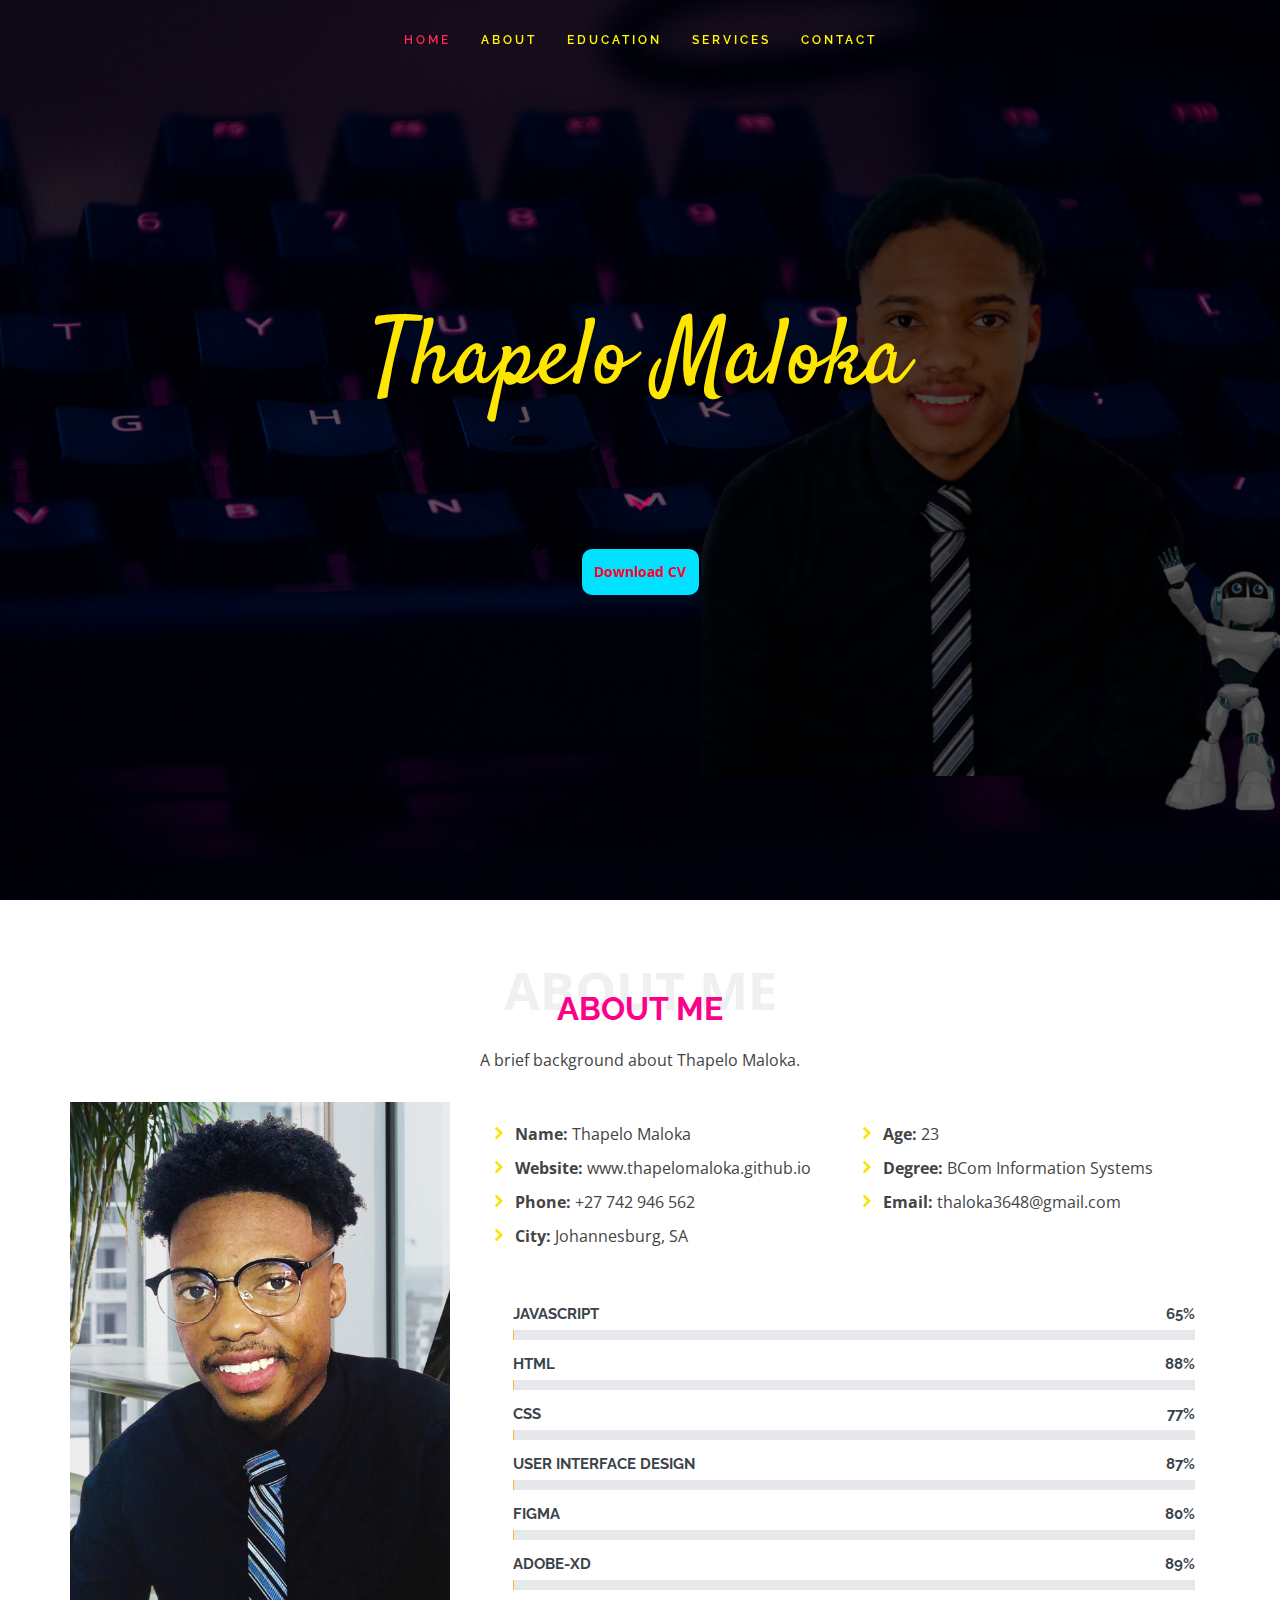
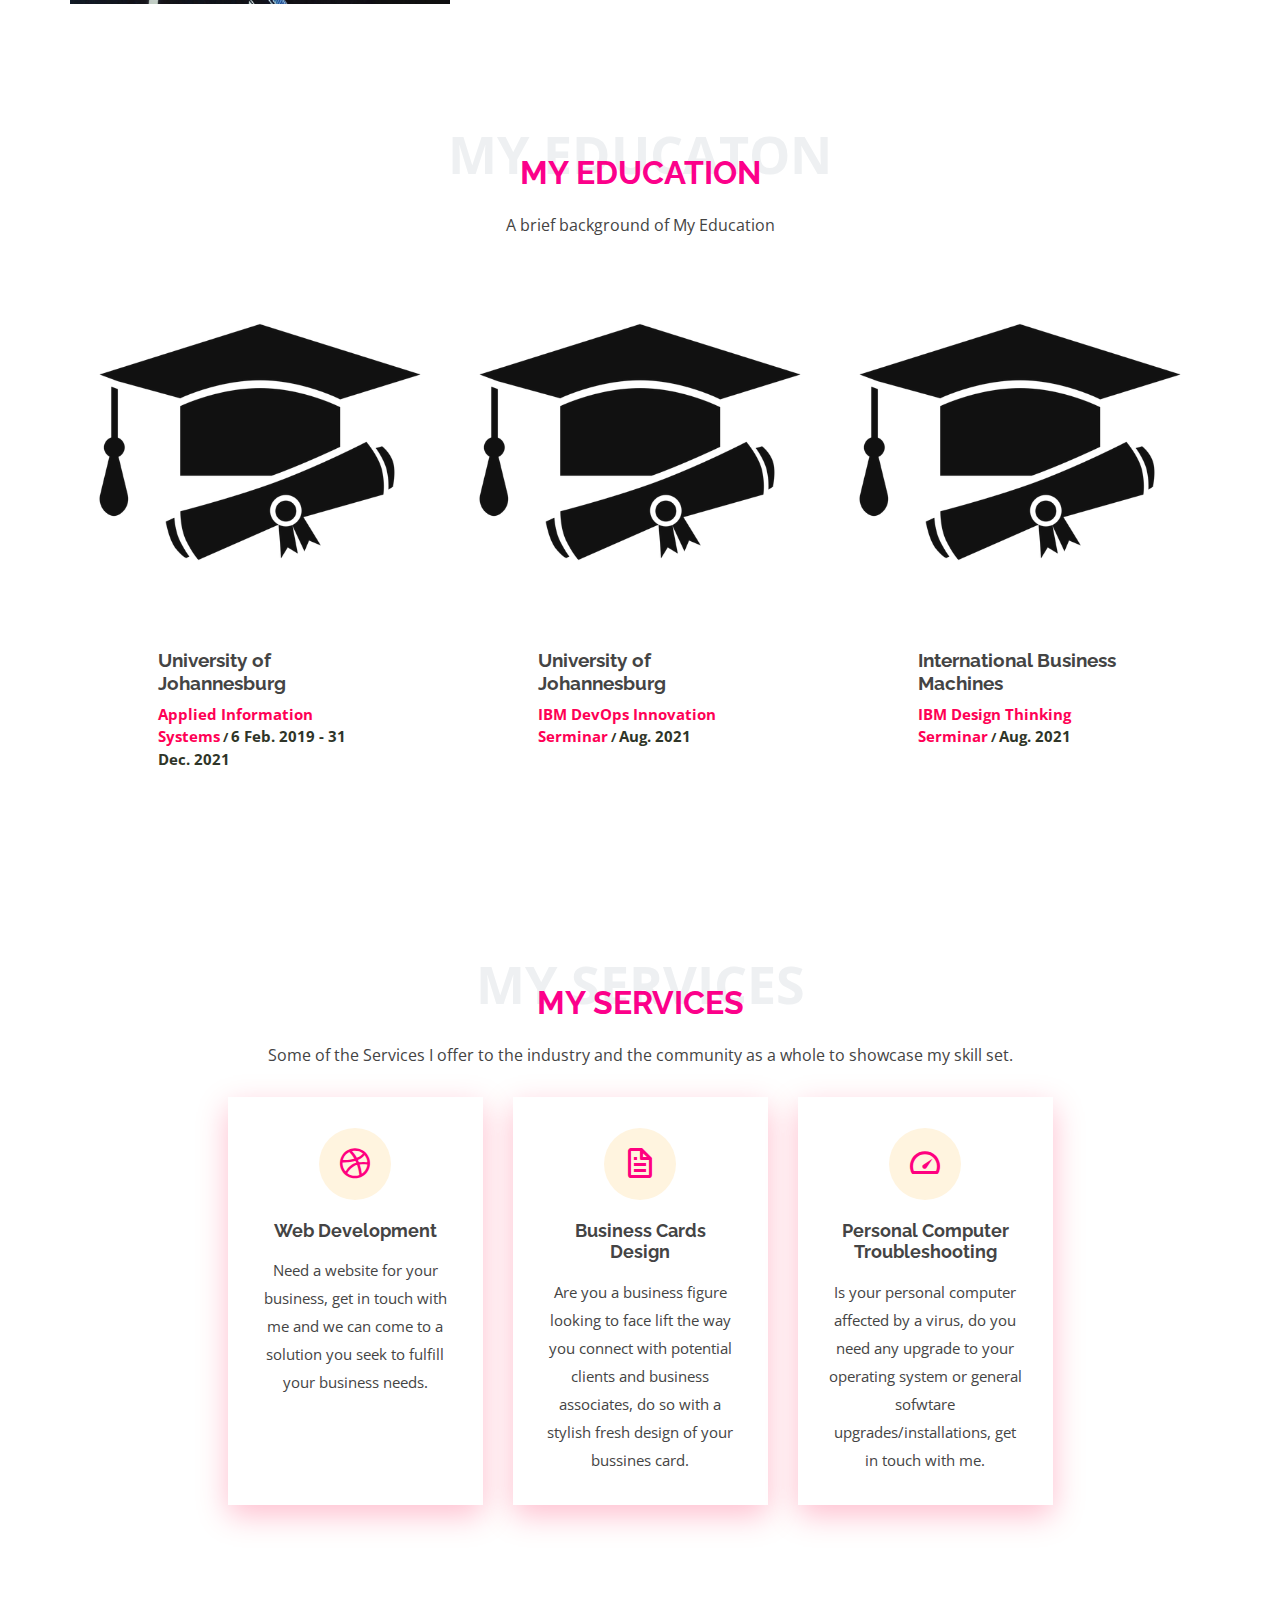
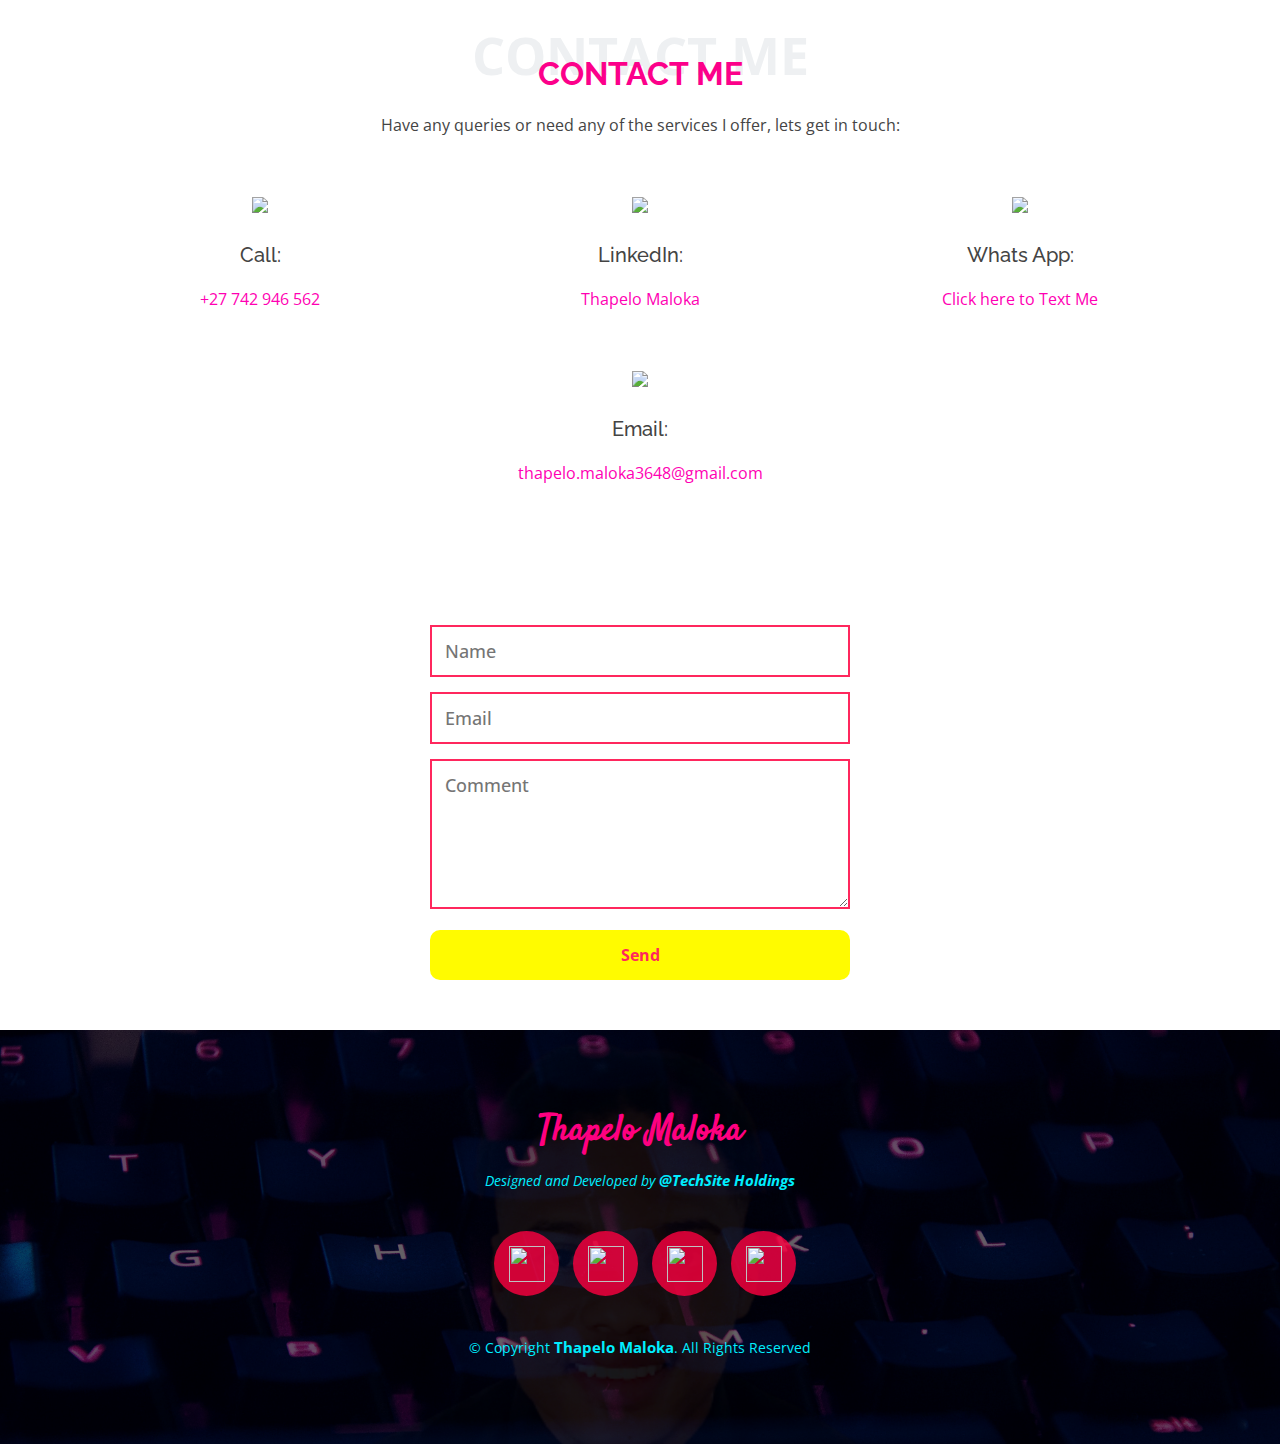
==== commit 9ba16be7: "Edited the Website a bit" ====
--- a/index.html
+++ b/index.html
@@ -10,8 +10,8 @@
   <meta content="" name="keywords">
 
   <!-- Favicons -->
-  <link href="assets/img/favicon.png" rel="icon">
-  <link href="assets/img/apple-touch-icon.png" rel="apple-touch-icon">
+  <link href="assets/img/Ticon.png" rel="icon">
+  <link href="assets/img/Ticon.png" rel="apple-touch-icon">
 
   <!-- Google Fonts -->
   <link href="https://fonts.googleapis.com/css?family=Open+Sans:300,300i,400,400i,600,600i,700,700i|Raleway:300,300i,400,400i,500,500i,600,600i,700,700i|Satisfy" rel="stylesheet">
@@ -39,6 +39,7 @@
   </div>
 
   <!-- ===================== Header ===================== -->
+
 
   
   <header id="header" class="fixed-top  d-flex justify-content-center align-items-center header-transparent">
@@ -62,6 +63,11 @@
       <h1>Thapelo Maloka</h1>
       <h2 id="app"></h2>
       <a href="#about" class="btn-scroll scrollto" title="Scroll Down"><i class="bx bx-chevron-down"></i></a>
+
+      
+      <a href="/assets/CV/T.Maloka CV.pdf" class="linkD" download>Download CV</a>
+        
+
     </div>
     <script src="https://unpkg.com/typewriter-effect@latest/dist/core.js"></script>
 
@@ -90,23 +96,34 @@
                     <li><i class="icofont-rounded-right"></i> <strong>Website:</strong> www.thapelomaloka.github.io</li>
                     <li><i class="icofont-rounded-right"></i> <strong>Phone:</strong> +27 742 946 562</li>
                     <li><i class="icofont-rounded-right"></i> <strong>City:</strong>  Johannesburg, SA</li>
+                    
                   </ul>
                 </div>
                 <div class="col-lg-6">
                   <ul>
-                    <li><i class="icofont-rounded-right"></i> <strong>Age:</strong> 22</li>
+                    <li><i class="icofont-rounded-right"></i> <strong>Age:</strong> 23</li>
                     <li><i class="icofont-rounded-right"></i> <strong>Degree:</strong> BCom Information Systems</li>
                     <li><i class="icofont-rounded-right"></i> <strong>Email:</strong> thaloka3648@gmail.com</li>
                     
+                    
                   </ul>
                 </div>
               </div>
 
             <div class="skills-content pl-lg-4">
-              <div class="progress">
-                <span class="skill">HTML <i class="val">67%</i></span>
-                <div class="progress-bar-wrap">
-                  <div class="progress-bar" role="progressbar" aria-valuenow="67" aria-valuemin="0" aria-valuemax="67"></div>
+          
+              <div class="progress">
+                <span class="skill">JavaScript <i class="val">65%</i></span>
+                <div class="progress-bar-wrap">
+                  <div class="progress-bar" role="progressbar" aria-valuenow="65" aria-valuemin="0" aria-valuemax="65"></div>
+                </div>
+              </div>
+
+          
+              <div class="progress">
+                <span class="skill">HTML <i class="val">88%</i></span>
+                <div class="progress-bar-wrap">
+                  <div class="progress-bar" role="progressbar" aria-valuenow="88" aria-valuemin="0" aria-valuemax="88"></div>
                 </div>
               </div>
 
@@ -117,17 +134,25 @@
                 </div>
               </div>
 
-              <div class="progress">
-                <span class="skill">JavaScript <i class="val">51%</i></span>
-                <div class="progress-bar-wrap">
-                  <div class="progress-bar" role="progressbar" aria-valuenow="51" aria-valuemin="0" aria-valuemax="51"></div>
-                </div>
-              </div>
 
               <div class="progress">
                 <span class="skill">User Interface Design<i class="val">87%</i></span>
                 <div class="progress-bar-wrap">
                   <div class="progress-bar" role="progressbar" aria-valuenow="87" aria-valuemin="0" aria-valuemax="87"></div>
+                </div>
+              </div>
+
+              <div class="progress">
+                <span class="skill">Figma<i class="val">80%</i></span>
+                <div class="progress-bar-wrap">
+                  <div class="progress-bar" role="progressbar" aria-valuenow="80" aria-valuemin="0" aria-valuemax="80"></div>
+                </div>
+              </div>
+
+              <div class="progress">
+                <span class="skill">Adobe-XD<i class="val">89%</i></span>
+                <div class="progress-bar-wrap">
+                  <div class="progress-bar" role="progressbar" aria-valuenow="89" aria-valuemin="0" aria-valuemax="89"></div>
                 </div>
               </div>
 
@@ -205,24 +230,26 @@
             </a>
           </div>
         </div>
+  </section>      
   <!--/ Section Portfolio End /-->
       </head>
     
     
     <!-- ======= My Services Section ======= -->
+    
     <section id="services" class="services">
       <div class="container">
         <div class="section-title">
           <span>My Services</span>
           <h2>My Services</h2>
-          <p>Some of the Services I offer to the industry and the community as a whole.</p>
+          <p>Some of the Services I offer to the industry and the community as a whole to showcase my skill set.</p>
         </div>
 
         <div class="row">
           <div class="col-md-6 col-lg-3 d-flex align-items-stretch mb-5 mb-lg-0">
             <div class="icon-box">
               <div class="icon"><i class="bx bxl-dribbble"></i></div>
-              <h4 class="title">Website Design</h4>
+              <h4 class="title">Web Development</h4>
               <p class="description">Need a website for your business, get in touch with me and we can come to a solution you seek to fulfill your business needs.</p>
             </div>
           </div>
@@ -231,7 +258,7 @@
             <div class="icon-box">
               <div class="icon"><i class="bx bx-file"></i></div>
               <h4 class="title">Business Cards Design</h4>
-              <p class="description">Are you a business figure looking to face lift the way you connect with potential clients and business associates, do so with a stylish fresh design or a unique bussines card.</p>
+              <p class="description">Are you a business figure looking to face lift the way you connect with potential clients and business associates, do so with a stylish fresh design of your bussines card.</p>
             </div>
           </div>
 
@@ -268,9 +295,6 @@
             <!-- CONTACT ME -->
 
             
-
-
-
             
             <div class="col-lg-4 col-md-4 col-sm-4 col-xs-12">
                
@@ -347,6 +371,7 @@
             </div>	 
 
 
+
             
 
             
@@ -356,6 +381,14 @@
             <!-- End -->
     
     </section>
+
+    <form>      
+      <input name="name" type="text" class="feedback-input" placeholder="Name" />   
+      <input name="email" type="text" class="feedback-input" placeholder="Email" />
+      <textarea name="text" class="feedback-input" placeholder="Comment"></textarea>
+      <button>Send</button>
+    </form>
+
     <!-- End Contact Me Section -->
   
 
--- a/assets/css/style.css
+++ b/assets/css/style.css
@@ -15,6 +15,36 @@
   text-transform: uppercase;
 
   text-align: center;
+}
+
+.linkD{
+  background-color: rgb(0, 225, 255);
+  padding: 1%;
+  border-radius: 10PX;
+  color: rgb(255, 0, 43);
+  font-size: 14px;
+  font-weight: bold;
+  margin-top: 20px;
+  animation: shake 0.82s cubic-bezier(.36, .07, .19, .97) both infinite;
+  transform: translate3d(0, 0, 0);
+  backface-visibility: hidden;
+  perspective: 1000px;
+}
+
+.linkD:hover{
+  font-size: 15px;
+  pad: 2%;
+  color: yellow;
+  background-color: transparent;
+  border: rgb(0, 225, 255) 1px solid ;
+}
+
+.linkD:active{
+  font-size: 15px;
+  pad: 2%;
+  color: yellow;
+  background-color: transparent;
+  border: rgb(0, 225, 255) 1px solid ;
 }
 
 a {
@@ -303,6 +333,71 @@
   color: #fff;
 }
 
+
+
+
+/*--------------------------------------------------------------
+# ContactForm
+--------------------------------------------------------------*/
+form { 
+  max-width:420px; margin:50px auto; 
+}
+
+
+.feedback-input {
+  color:black;
+  font-weight:500;
+  font-size: 18px;
+  border-style: none;
+  line-height: 22px;
+  background-color: transparent;
+  border:2px solid #ff275d;
+  transition: all 0.3s;
+  padding: 13px;
+  margin-bottom: 15px;
+  width:100%;
+  box-sizing: border-box;
+  outline:0;
+}
+
+button{
+
+  width: 100%;
+  border-style: none;
+  border-radius: 10px;
+  height: 50px;
+  color: #ff275d;
+  background-color: rgb(255, 251, 0);
+  font-weight: bold;
+
+}
+
+.feedback-input:focus { border:2px solid #ff275d; }
+
+textarea {
+  height: 150px;
+  line-height: 150%;
+  resize:vertical;
+}
+
+[type="submit"] {
+  font-family: 'Montserrat', Arial, Helvetica, sans-serif;
+  width: 100%;
+  background:#ff275d;
+  border-radius:5px;
+  border:0;
+  cursor:pointer;
+  color:black;
+  font-size:24px;
+  padding-top:10px;
+  padding-bottom:10px;
+  transition: all 0.3s;
+  margin-top:-4px;
+  font-weight:700;
+}
+[type="submit"]:hover { background:#CC4949; }
+
+
 /*--------------------------------------------------------------
 # Hero Section
 --------------------------------------------------------------*/
@@ -424,6 +519,7 @@
   transition: 0.4s;
   color: rgba(255, 0, 106, 0.6);
   animation: up-down 1s ease-in-out infinite alternate-reverse both;
+
 }
 
 #hero .btn-scroll i {
@@ -600,7 +696,7 @@
 
 
 .about .image {
-  background: url("../img/Mee.jpg") center center no-repeat;
+  background: url("../img/Thapelo\ Professional1.png") center center no-repeat;
   background-size: cover;
   min-height: 500px;
 }
@@ -608,6 +704,7 @@
 .about .skills-content {
   margin-top: 30px;
 }
+
 
 .about .skills-content .progress {
   height: 50px;
@@ -987,11 +1084,13 @@
   -----------------------------------------*/
 
   #preLoad{
-    background: rgb(0, 0, 0) url(/assets/img/Loader.gif) no-repeat center center ;
+    background: #E6EFF1 url(/assets/img/1amw.gif) no-repeat center center ;
+    background-size:15%;
     height: 100vh;
     width: 100%;
     position: fixed;
     z-index: 1000;
+  
     
   }
 
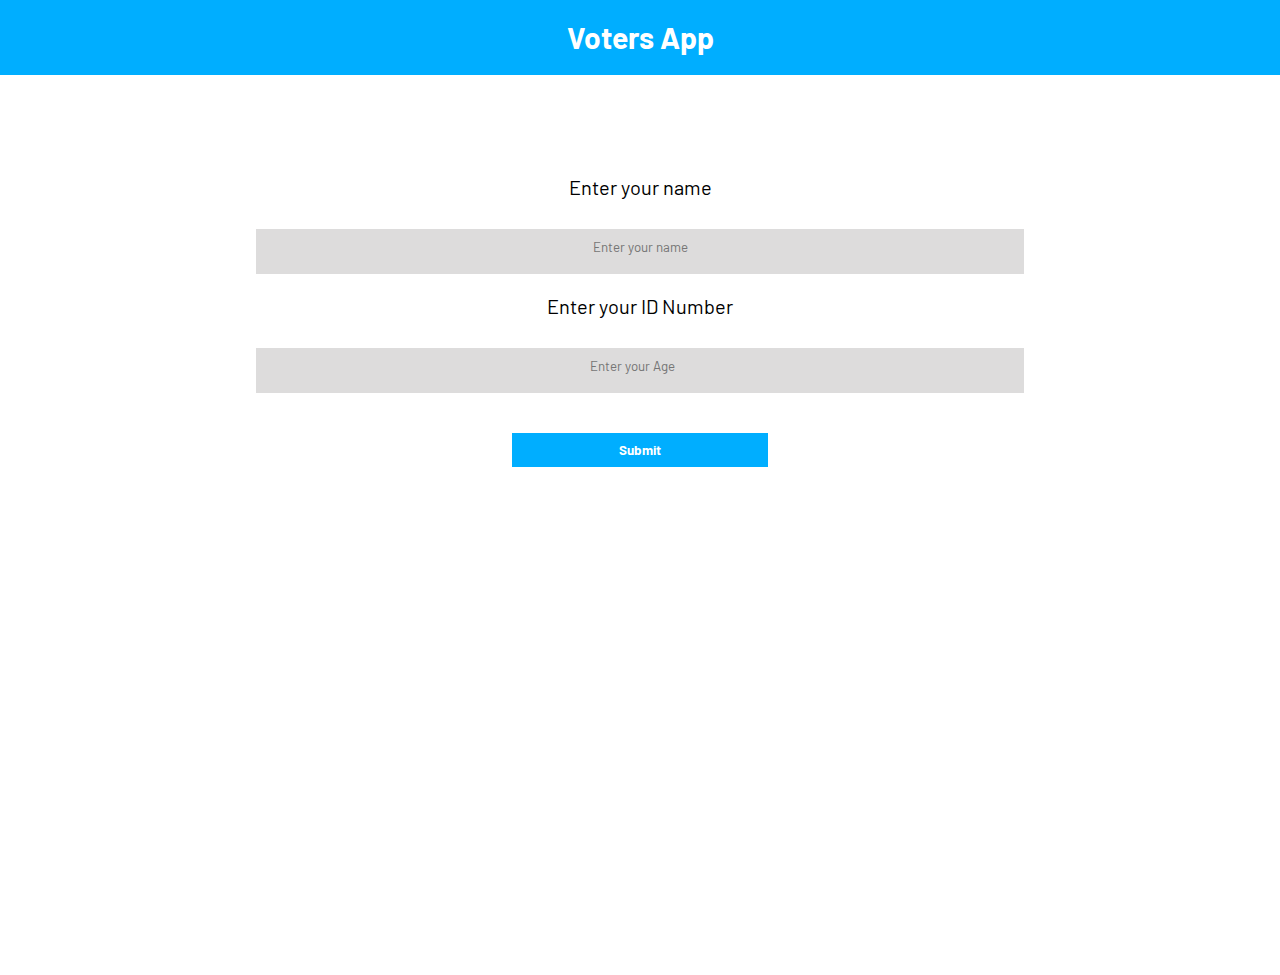
==== commit af997a19: "ID number" ====
--- a/index.html
+++ b/index.html
@@ -1,459 +1,47 @@
 <!DOCTYPE html>
 <html lang="en">
+<head>
+    <meta charset="UTF-8">
+    <meta http-equiv="X-UA-Compatible" content="IE=edge">
+    <meta name="viewport" content="width=device-width, initial-scale=1.0">
+    <link rel="stylesheet" href="/stylesheet.css">
+    <title>Document</title>
+</head>
+<body>
 
-<head>
-  <meta charset="utf-8">
-  <meta content="width=device-width, initial-scale=1.0" name="viewport">
+    <section class="top">
+        <p class="top-heading">
 
-  <title>Home</title>
-  <meta content="" name="description">
-  <meta content="" name="keywords">
+            Voters App
 
-  <!-- Favicons -->
-  <link href="assets/img/Ticon.png" rel="icon">
-  <link href="assets/img/Ticon.png" rel="apple-touch-icon">
-
-  <!-- Google Fonts -->
-  <link href="https://fonts.googleapis.com/css?family=Open+Sans:300,300i,400,400i,600,600i,700,700i|Raleway:300,300i,400,400i,500,500i,600,600i,700,700i|Satisfy" rel="stylesheet">
-
-  <!-- Vendor CSS Files -->
-  <link href="assets/vendor/bootstrap/css/bootstrap.min.css" rel="stylesheet">
-  <link href="assets/vendor/icofont/icofont.min.css" rel="stylesheet">
-  <link href="assets/vendor/boxicons/css/boxicons.min.css" rel="stylesheet">
-  <link href="assets/vendor/owl.carousel/assets/owl.carousel.min.css" rel="stylesheet">
-  <link href="assets/vendor/venobox/venobox.css" rel="stylesheet">
-
-  <link rel="stylesheet" href="https://cdnjs.cloudflare.com/ajax/libs/font-awesome/4.7.0/css/font-awesome.min.css">
+        </p>
+    </section>
 
 
-  <!-- Template Main CSS File -->
-  <link href="assets/css/style.css" rel="stylesheet">
-
-</head>
-
-<body>
-
-<!-- PRE LOADER -->
-<div id="preLoad">
-    
-  </div>
-
-  <!-- ===================== Header ===================== -->
-
-
-  
-  <header id="header" class="fixed-top  d-flex justify-content-center align-items-center header-transparent">
-
-    <nav class="nav-menu d-none d-lg-block">
-      <ul>
-        <li class="active"><a href="index.html">Home</a></li>
-        <li><a href="#about">About</a></li>
-        <li><a href="#Education">Education</a></li>
-        <li><a href="#services">Services</a></li>
-        <li><a href="#contact">Contact</a></li>
-
-      </ul>
-    </nav><!-- .nav-menu -->
-
-  </header><!-- End Header -->
-
-  <!-- ===================== Hero Section ===================== -->
-  <section id="hero">
-    <div class="hero-container">
-      <h1>Thapelo Maloka</h1>
-      <h2 id="app"></h2>
-      <a href="#about" class="btn-scroll scrollto" title="Scroll Down"><i class="bx bx-chevron-down"></i></a>
-
-      
-      <a href="/assets/CV/T.Maloka CV.pdf" class="linkD" download>Download CV</a>
-        
-
-    </div>
-    <script src="https://unpkg.com/typewriter-effect@latest/dist/core.js"></script>
-
-  </section><!-- End Hero -->
-
-  <main id="main">
-
-    <!-- ======= About Me Section ======= -->
-    <section id="about" class="about">
-      <div class="container">
-
-        <div class="section-title">
-          <span>About Me</span>
-          <h2>About Me</h2>
-          <p>A brief background about Thapelo Maloka.</p>
-        </div>
-
-        <div class="row">
-          <div class="image col-lg-4 d-flex align-items-stretch justify-content-center justify-content-lg-start"></div>
-          <div class="col-lg-8 d-flex flex-column align-items-stretch">
-            <div class="content pl-lg-4 d-flex flex-column justify-content-center">
-              <div class="row">
-                <div class="col-lg-6">
-                  <ul>
-                    <li><i class="icofont-rounded-right"></i> <strong>Name:</strong> Thapelo Maloka </li>
-                    <li><i class="icofont-rounded-right"></i> <strong>Website:</strong> www.thapelomaloka.github.io</li>
-                    <li><i class="icofont-rounded-right"></i> <strong>Phone:</strong> +27 742 946 562</li>
-                    <li><i class="icofont-rounded-right"></i> <strong>City:</strong>  Johannesburg, SA</li>
-                    
-                  </ul>
-                </div>
-                <div class="col-lg-6">
-                  <ul>
-                    <li><i class="icofont-rounded-right"></i> <strong>Age:</strong> 23</li>
-                    <li><i class="icofont-rounded-right"></i> <strong>Degree:</strong> BCom Information Systems</li>
-                    <li><i class="icofont-rounded-right"></i> <strong>Email:</strong> thaloka3648@gmail.com</li>
-                    
-                    
-                  </ul>
-                </div>
-              </div>
-
-            <div class="skills-content pl-lg-4">
-          
-              <div class="progress">
-                <span class="skill">JavaScript <i class="val">65%</i></span>
-                <div class="progress-bar-wrap">
-                  <div class="progress-bar" role="progressbar" aria-valuenow="65" aria-valuemin="0" aria-valuemax="65"></div>
-                </div>
-              </div>
-
-          
-              <div class="progress">
-                <span class="skill">HTML <i class="val">88%</i></span>
-                <div class="progress-bar-wrap">
-                  <div class="progress-bar" role="progressbar" aria-valuenow="88" aria-valuemin="0" aria-valuemax="88"></div>
-                </div>
-              </div>
-
-              <div class="progress">
-                <span class="skill">CSS <i class="val">77%</i></span>
-                <div class="progress-bar-wrap">
-                  <div class="progress-bar" role="progressbar" aria-valuenow="77" aria-valuemin="0" aria-valuemax="77"></div>
-                </div>
-              </div>
-
-
-              <div class="progress">
-                <span class="skill">User Interface Design<i class="val">87%</i></span>
-                <div class="progress-bar-wrap">
-                  <div class="progress-bar" role="progressbar" aria-valuenow="87" aria-valuemin="0" aria-valuemax="87"></div>
-                </div>
-              </div>
-
-              <div class="progress">
-                <span class="skill">Figma<i class="val">80%</i></span>
-                <div class="progress-bar-wrap">
-                  <div class="progress-bar" role="progressbar" aria-valuenow="80" aria-valuemin="0" aria-valuemax="80"></div>
-                </div>
-              </div>
-
-              <div class="progress">
-                <span class="skill">Adobe-XD<i class="val">89%</i></span>
-                <div class="progress-bar-wrap">
-                  <div class="progress-bar" role="progressbar" aria-valuenow="89" aria-valuemin="0" aria-valuemax="89"></div>
-                </div>
-              </div>
-
-
-            </div>
-
-          </div>
-        </div>
-
-      </div>
-    </section><!-- End About Me Section -->
+    <div class="box">
 
     
-    <!--/ My Educaton /-->
-  <section id="Education" class="portfolio-mf sect-pt4 route">
-    <div class="container">
-      <div class="row">
-        <div class="col-sm-12">
-          <div class="section-title">
-            <span>My Educaton</span>
-            <h2>My Education</h2>
-            <p>A brief background of My Education</p>
-  
-          </div>
-        </div>
-      </div>
-      <div class="row">
-        <div class="col-md-4">
-          <div class="work-box">
-            <div class="work-img">
-                <img src="/assets/img/grad.png" alt="" class="img-fluid">
-              </div>
-              <div class="work-content">
-                <div class="row">
-                  <div class="col-sm-8">
-                    <h2 class="w-title"><strong>University of Johannesburg</strong></h2>
-                    <div class="w-more">
-                      <span class="w-ctegory">Applied Information Systems</span> / <span class="w-date">6 Feb. 2019 - 31 Dec. 2021 </span>
-                    </div>
-                  </div>
-                </div>
-              </div>
-            </a>
-          </div>
-        </div>
-        <div class="col-md-4">
-          <div class="work-box">
-            <img src="/assets/img/grad.png" alt="" class="img-fluid">
-              <div class="work-content">
-                <div class="row">
-                  <div class="col-sm-8">
-                    <h2 class="w-title"><strong>University of Johannesburg</strong></h2>
-                    <div class="w-more">
-                      <span class="w-ctegory">IBM DevOps Innovation Serminar</span> / <span class="w-date">Aug. 2021</span>
-                    </div>
-                  </div>
-                </div>
-              </div>
-            </a>
-          </div>
-        </div>
-        <div class="col-md-4">
-          <div class="work-box">
-            <img src="/assets/img/grad.png" alt="" class="img-fluid">
-              <div class="work-content">
-                <div class="row">
-                  <div class="col-sm-8">
-                    <h2 class="w-title"><strong>International Business Machines</strong></h2>
-                    <div class="w-more">
-                      <span class="w-ctegory">IBM Design Thinking Serminar</span> / <span class="w-date"> Aug. 2021</span>
-                    </div>
-                  </div>
-                </div>
-              </div>
-            </a>
-          </div>
-        </div>
-  </section>      
-  <!--/ Section Portfolio End /-->
-      </head>
-    
-    
-    <!-- ======= My Services Section ======= -->
-    
-    <section id="services" class="services">
-      <div class="container">
-        <div class="section-title">
-          <span>My Services</span>
-          <h2>My Services</h2>
-          <p>Some of the Services I offer to the industry and the community as a whole to showcase my skill set.</p>
-        </div>
+        <label >Enter your name</label><br>
+        <input type="text" id="textbox" placeholder="Enter your name">
+        
+        <label > Enter your ID Number</label>     
+        <input type="number" id="idnumber" placeholder="Enter your Age">
 
-        <div class="row">
-          <div class="col-md-6 col-lg-3 d-flex align-items-stretch mb-5 mb-lg-0">
-            <div class="icon-box">
-              <div class="icon"><i class="bx bxl-dribbble"></i></div>
-              <h4 class="title">Web Development</h4>
-              <p class="description">Need a website for your business, get in touch with me and we can come to a solution you seek to fulfill your business needs.</p>
-            </div>
-          </div>
+        
+        <button type="button" id="mybutton">Submit</button>
 
-          <div class="col-md-6 col-lg-3 d-flex align-items-stretch mb-5 mb-lg-0">
-            <div class="icon-box">
-              <div class="icon"><i class="bx bx-file"></i></div>
-              <h4 class="title">Business Cards Design</h4>
-              <p class="description">Are you a business figure looking to face lift the way you connect with potential clients and business associates, do so with a stylish fresh design of your bussines card.</p>
-            </div>
-          </div>
-
-          <div class="col-md-6 col-lg-3 d-flex align-items-stretch mb-5 mb-lg-0">
-            <div class="icon-box">
-              <div class="icon"><i class="bx bx-tachometer"></i></div>
-              <h4 class="title">Personal Computer Troubleshooting</h4>
-              <p class="description">Is your personal computer affected by a virus, do you need any upgrade to your operating system or general sofwtare upgrades/installations, get in touch with me.</p>
-            </div>
-          </div>
-
-          
-        </div>
-
-      </div>
-    </section>
-    <!-- End My Services Section -->
-          
-    
-    
-    <!-- ===================== Contact Me Section ===================== -->
-
-    <section id="contact" class="contact">
-      
-    
-    <div class="section-title">
-      <span>Contact Me</span>
-      <h2>Contact Me</h2>
-      <p>Have any queries or need any of the services I offer, lets get in touch:</p>
-    </div>
-      <div class="container">
-        <div class="row text-center">
-    
-            <!-- CONTACT ME -->
-
-            
-            
-            <div class="col-lg-4 col-md-4 col-sm-4 col-xs-12">
-               
-              <div class="box-part text-center">
-                            
-                <i><a href="tel:27 742 946 562">
-                  <img class="imgg" src="https://img.icons8.com/color/48/000000/apple-phone.png"/></a>
-                 </i>
-                
-                  <div class="title">
-                  <h5>Call:</h5>
-                </div>
-                            
-                <div class="text">
-                  <a class="no" href="tel:27 742 946 562"> +27 742 946 562</a>
-                  
-                </div>        
-              </div>
-            </div>	 
-
-            <div class="col-lg-4 col-md-4 col-sm-4 col-xs-12">
-               
-              <div class="box-part text-center">
-                <i><a href="https://www.linkedin.com/in/thapelo-maloka" target="_blank"><img class="imgg" src="https://img.icons8.com/color-glass/48/000000/linkedin.png"/>
-                </a>
-                </i>
-                            
-                <div class="title">
-                  <h5>LinkedIn:</h5>
-                </div>
-                            
-                <div class="text">
-                  <a class="no" href="https://www.linkedin.com/in/thapelo-maloka" target="_blank">Thapelo Maloka</a>
-                </div>        
-              </div>
-            </div>	 
-            
-            <div class="col-lg-4 col-md-4 col-sm-4 col-xs-12">
-               
-              <div class="box-part text-center">
-                <i><a href="https://wa.me/27742946562" target="_blank"><img class="imgg" src="https://img.icons8.com/color/48/000000/whatsapp.png"/>
-                </a>
-                </i>
-                            
-                <div class="title">
-                  <h5>Whats App:</h5>
-                </div>
-                            
-                <div class="text">
-                  <a class="no" href="https://wa.me/27742946562" target="_blank">Click here to Text Me</a>
-                </div>        
-              </div>
-            </div>
-            
-            <div class="col-lg-4 col-md-4 col-sm-4 col-xs-12">
-               
-              <div class="box-part text-center">
-                            
-                <i> <a href="mailto:thapelo.maloka3648@gmail.com" target="_blank"><img class="imgg" src="https://img.icons8.com/color-glass/48/000000/send-mass-email.png"/>
-                  </a>
-                </i>
-                            
-                <div class="title">
-                  <h5>Email:</h5>
-                </div>
-                
-                <div class="text">
-                  <a class="no" href="mailto:thapelo.maloka3648@gmail.com">thapelo.maloka3648@gmail.com</a>
-                  
-                </div>
-                            
-                            
-               </div>
-            </div>	 
+        <h1 id="DisplayOnScreen"></h1>
 
 
 
-            
-
-            
 
 
 
-            <!-- End -->
-    
-    </section>
-
-    <form>      
-      <input name="name" type="text" class="feedback-input" placeholder="Name" />   
-      <input name="email" type="text" class="feedback-input" placeholder="Email" />
-      <textarea name="text" class="feedback-input" placeholder="Comment"></textarea>
-      <button>Send</button>
-    </form>
-
-    <!-- End Contact Me Section -->
-  
+    </div>
+    <script src="/index.js"></script>
 
 
-  </main><!-- End #main -->
 
 
-  
-  <!-- ======= Footer ======= -->
-  <footer id="footer">
-    <a href="https://icons8.com/icon/P7UIlhbpWzZm/gmail" ></a>
-    <div class="container">
-      <h3 class="thapelo">Thapelo Maloka</h3>
-      <p>Designed and Developed by <strong><span>@TechSite Holdings</span></strong> </p>
-      <div class="socials">
-        <a class="rounded-button" href="mailto:thapelo.maloka3648@gmail.com" target="_blank">
-          <img src="https://img.icons8.com/color-glass/48/000000/send-mass-email.png" width="36px" height="36px"/>
-        </a>
-        <a class="rounded-button" href="https://www.linkedin.com/in/thapelo-maloka" target="_blank">
-          <img src="https://img.icons8.com/color-glass/48/000000/linkedin.png" width="36px" height="36px"/>
-        </a>        
-        <a class="rounded-button" href="tel:+27 742946562" >
-          <img src="https://img.icons8.com/color/48/000000/apple-phone.png" width="36px" height="36px"/>
-        </a>
-
-        <a class="rounded-button" href="https://wa.me/27742946562" target="_blank">
-          <img  src="https://img.icons8.com/color/48/000000/whatsapp.png" width="36px" height="36px"/>
-        </a>
-
-        
-      </div>
-      
-      <div class="copyright">
-        &copy; Copyright <strong><span>Thapelo Maloka</span></strong>. All Rights Reserved
-      </div>
-      
-    </div>
-  </footer><!-- End Footer -->
-
-  
-
-  <a href="#" class="back-to-top"><i class="icofont-simple-up"></i></a>
-
-  <!-- Vendor JS Files -->
-  <script src="assets/vendor/jquery/jquery.min.js"></script>
-  <script src="assets/vendor/bootstrap/js/bootstrap.bundle.min.js"></script>
-  <script src="assets/vendor/jquery.easing/jquery.easing.min.js"></script>
-  <script src="assets/vendor/php-email-form/validate.js"></script>
-  <script src="assets/vendor/waypoints/jquery.waypoints.min.js"></script>
-  <script src="assets/vendor/counterup/counterup.min.js"></script>
-  <script src="assets/vendor/owl.carousel/owl.carousel.min.js"></script>
-  <script src="assets/vendor/isotope-layout/isotope.pkgd.min.js"></script>
-  <script src="assets/vendor/venobox/venobox.min.js"></script>
-
-  <!-- Template Main JS File -->
-  <script src="assets/js/main.js"></script>
-
-
-  <script>
-    var loader = document.getElementById("preLoad");
-    window.addEventListener("load", function(){
-      loader.style.display= "none";
-    })
-  </script>
-
 </body>
-
 </html>--- a/stylesheet.css
+++ b/stylesheet.css
@@ -0,0 +1,97 @@
+@import url('https://fonts.googleapis.com/css2?family=Barlow:wght@300;400;700&display=swap');
+
+*{
+    margin: 0;
+    padding: 0;
+    box-sizing: border-box;
+    font-family: 'Barlow';
+}
+
+.top{
+    height: 75px;
+    width: 100%;
+    text-align: center;
+
+}
+
+.top-heading{
+    line-height: 75px;  /* Vertically aling text in a div */ 
+    color: rgb(255, 255, 255);
+    background-color: rgb(0, 174, 255);
+    font-weight: 700;
+    font-size: 30px;
+}
+
+.box{
+    background-color:  rgb(255, 255, 255);
+    width: 100%;
+    height: 100vh;
+    text-align: center;
+    padding-top: 100px;
+}
+
+label{
+    color: black;
+    font-size: 20px;
+    
+}
+
+
+#DisplayOnScreen{
+    
+    margin: auto;
+    margin-top: 50px;
+    color: rgb(0, 0, 0);
+    text-align: center;
+    font-size: 20px;
+    max-width: 50%;
+
+}
+
+
+#textbox, #idnumber{
+    display: block;
+    margin-bottom: 20px;
+    border-style: none;
+    border-width: 1px;
+    padding-bottom: 10px;
+    width: 60%;
+    height:45px;
+    background-color:rgb(221, 220, 220) ;
+    margin: auto;
+    margin-top: 30px;
+    margin-bottom: 20px;
+    text-align: center;
+    
+}
+
+
+#mybutton{
+
+    width: 20%;
+    margin-top: 20px;
+    padding-top: 9px;
+    padding-bottom: 9px;
+    background-color: rgb(0, 174, 255) ;
+    border-style: none;
+    font-weight: 700;
+    color: rgb(255, 255, 255);
+
+}
+
+#mybutton:hover{
+    background-color: rgba(255, 255, 255, 0.658);
+    border: rgba(0, 174, 255, 0.658) solid 2px;
+    border-radius: 10px;
+    color: rgba(0, 174, 255, 0.658);
+    font-size: 15px;
+}
+
+
+#mybutton:active{
+    background-color: rgba(255, 255, 255, 0.658);
+    border: rgb(0, 81, 255) solid 2px;
+    border-radius: 10px;
+    color: rgba(0, 81, 255);
+    font-size: 15px;
+}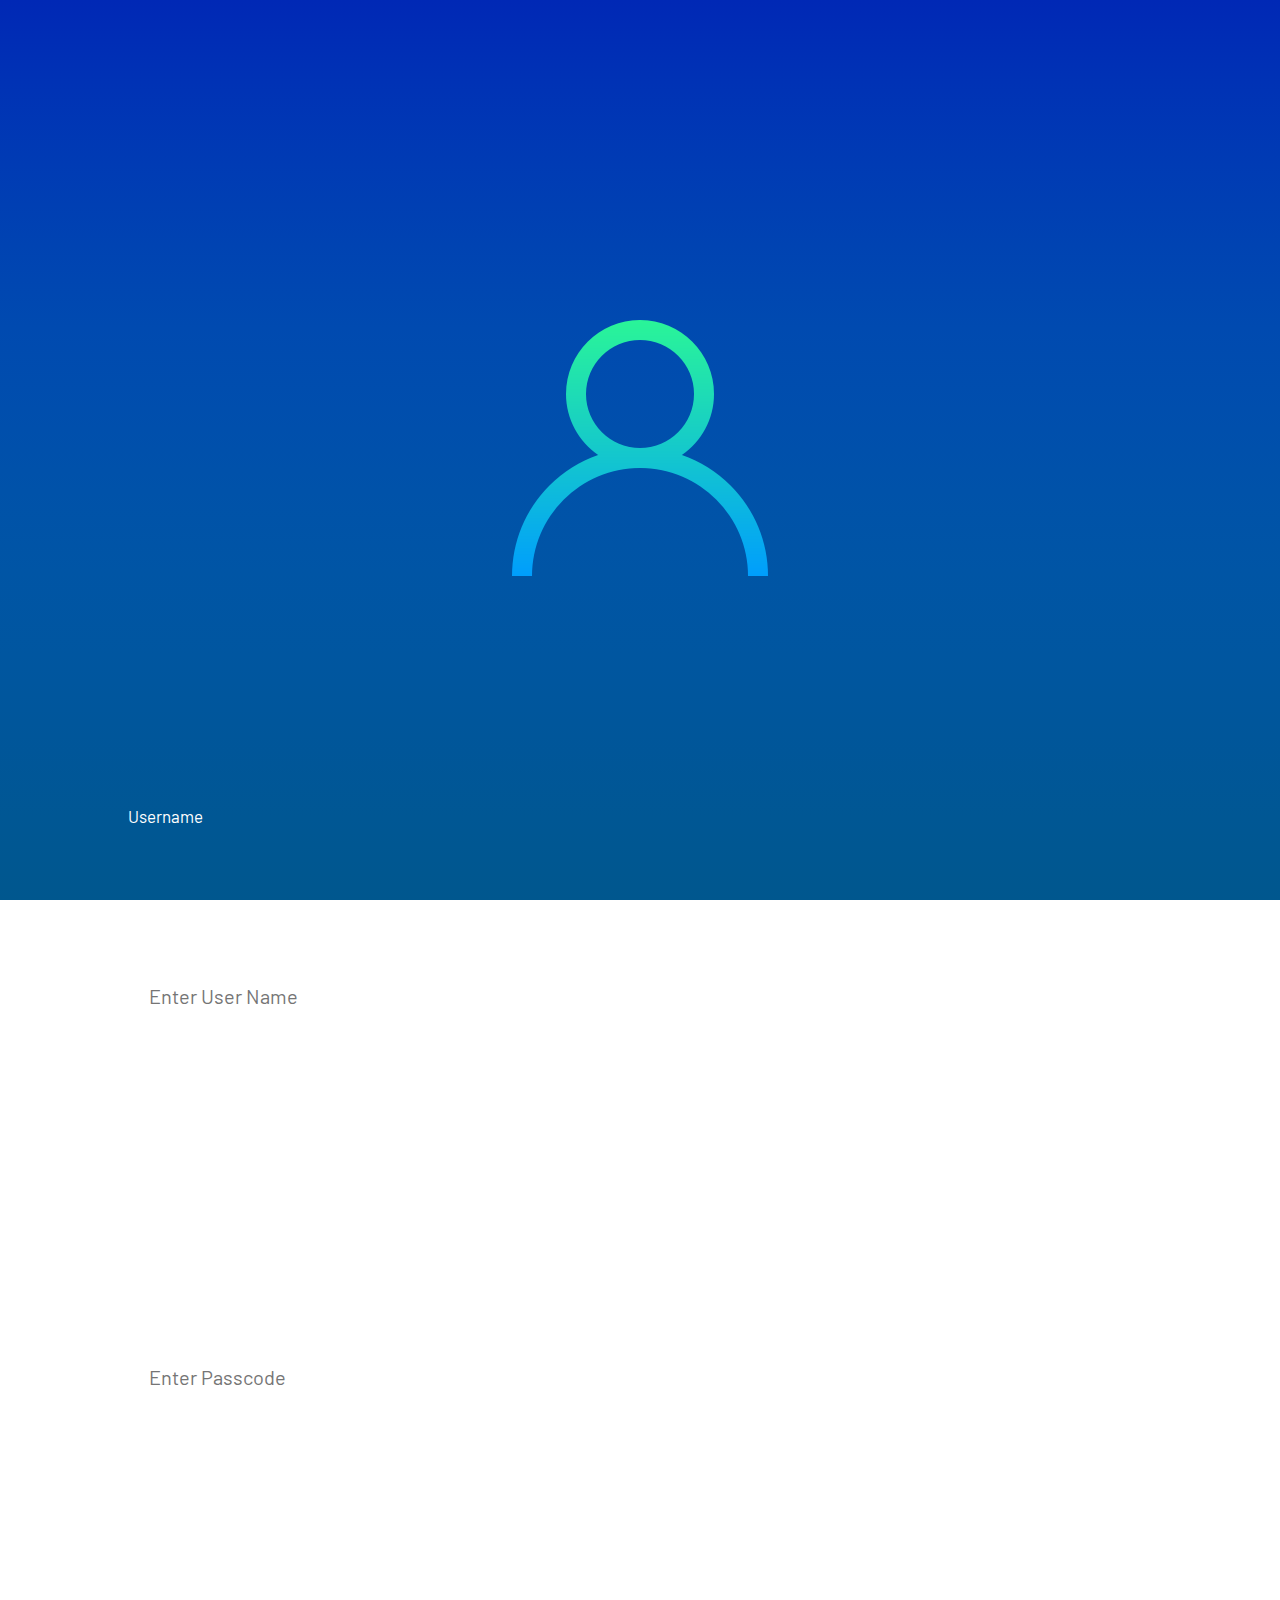
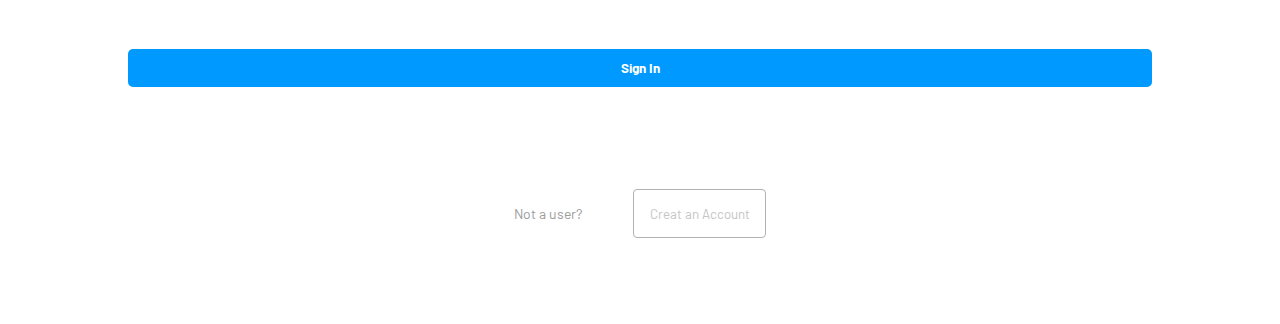
==== commit 303117c4: "New Update" ====
--- a/index.html
+++ b/index.html
@@ -4,44 +4,45 @@
     <meta charset="UTF-8">
     <meta http-equiv="X-UA-Compatible" content="IE=edge">
     <meta name="viewport" content="width=device-width, initial-scale=1.0">
-    <link rel="stylesheet" href="/stylesheet.css">
-    <title>Document</title>
+    <title>Login</title>
+    <link rel="stylesheet" href="/landingPage.css">
+
+
 </head>
 <body>
-
-    <section class="top">
-        <p class="top-heading">
-
-            Voters App
-
-        </p>
-    </section>
-
-
+    <div class="userLoginImg">
+        
+        <img src="/assets/icons/user.png" width="20%" height="20%" alt="userlogi">
+    
+    </div>
     <div class="box">
+        <div class="box-elements">
+            <p id="userlbl">
+                Username
+            </p>
+    
+            <input id="usernameinp" type="text" placeholder="Enter User Name">
+            
+    
+            <p class="passcodelbl">
+                Passcode
+            </p>
+    
+            <input id="passcodeinp" type="password"  placeholder="Enter Passcode"> <br>
+    
+            <button id="signin"> Sign In</button><br>
+            <div class="centerThem">
+                <p class="notAmember"> Not a user?</p>
+                <button id="creatAcc"> Creat an Account</button>
+    
+            </div>
+        </div>
+    </div>
 
     
-        <label >Enter your name</label><br>
-        <input type="text" id="textbox" placeholder="Enter your name">
-        
-        <label > Enter your ID Number</label>     
-        <input type="number" id="idnumber" placeholder="Enter your Age">
-
-        
-        <button type="button" id="mybutton">Submit</button>
-
-        <h1 id="DisplayOnScreen"></h1>
 
 
 
-
-
-
-    </div>
     <script src="/index.js"></script>
-
-
-
-
 </body>
 </html>--- a/landingPage.css
+++ b/landingPage.css
@@ -0,0 +1,133 @@
+@import url('https://fonts.googleapis.com/css2?family=Barlow:wght@300;400;700&display=swap');
+
+*{
+    margin: 0;
+    padding: 0;
+    box-sizing: border-box;
+    font-family: 'Barlow';
+    
+
+}
+ body{
+    height: 100vh;
+    margin: 0;
+    background-repeat: no-repeat;
+    background-attachment: fixed;
+    overflow: hidden;
+    background-image: linear-gradient(to bottom, #0028b5, #0032b5, #003bb4, #0043b2, #004ab0, #004ead, #0052a9, #0055a5, #0056a0, #00569a, #005794, #00578e);
+ }
+
+.userLoginImg{
+    display: flex;
+    justify-content: center;
+    margin-top: 25%;
+}
+.box{
+    display: flex;
+    height: 500px;
+    margin-top: 1%;
+    margin: 10% 10%;
+   
+
+}
+
+p{
+    color: white;
+    font-size: 17px;
+
+}
+.notAmember{
+    font-size: 14px;
+    color: rgb(156, 156, 156);
+    display: inline-block;
+    
+}
+.centerThem{
+    display: flex;
+    align-items: baseline;
+    justify-content: center;
+    margin-top: 10%;
+}
+
+/*-------------------------------------------------------------------------
+
+                -----------Input Styles-----------
+
+---------------------------------------------------------------------------*/
+
+input{
+    height: 8%;
+    border-style: none;
+    border-radius: 3px;
+    padding-left: 2%;
+    width: 100%;
+    background-color: transparent;
+    border: 1px solid white ;
+    padding-top: 6.5%;
+    padding-bottom: 6.5%;
+    font-size: 20px;
+    
+    
+}
+
+
+/*-------------------------------------------------------------------------
+
+-----------Button Styles-----------
+
+---------------------------------------------------------------------------*/
+
+button{
+    margin-top: 20%;
+}
+
+#signin{
+    width: 100%;
+    height: 9.5%;
+    border-style: none;
+    text-align: center;
+    border-radius: 5px;
+    font-weight: bold;
+    background-color: rgb(0, 153, 255);
+    color: white;
+}
+
+#signin:hover{
+    cursor: pointer;
+}
+
+#creatAcc{
+    margin-top: 0;
+    margin-left: 5%;
+    padding:1.5% 1.5% 1.5% 1.5%;
+    background-color: transparent;
+    outline: none;
+    border-style: none;
+    border: 1px solid rgb(177, 177, 177);
+    border-radius: 4px;
+    color: rgb(197, 197, 197);
+}
+
+#creatAcc:hover{
+    cursor: pointer;
+}
+
+
+.box-elements{
+    margin-top: 10%;
+    width: 100%;
+}
+
+.box , .box-elements p {
+    margin-bottom: 10%;
+
+}
+
+.passcodelbl{
+    margin-top: 12%;
+}
+
+#passcodeInp{
+    margin-bottom: 1%;
+}
+
